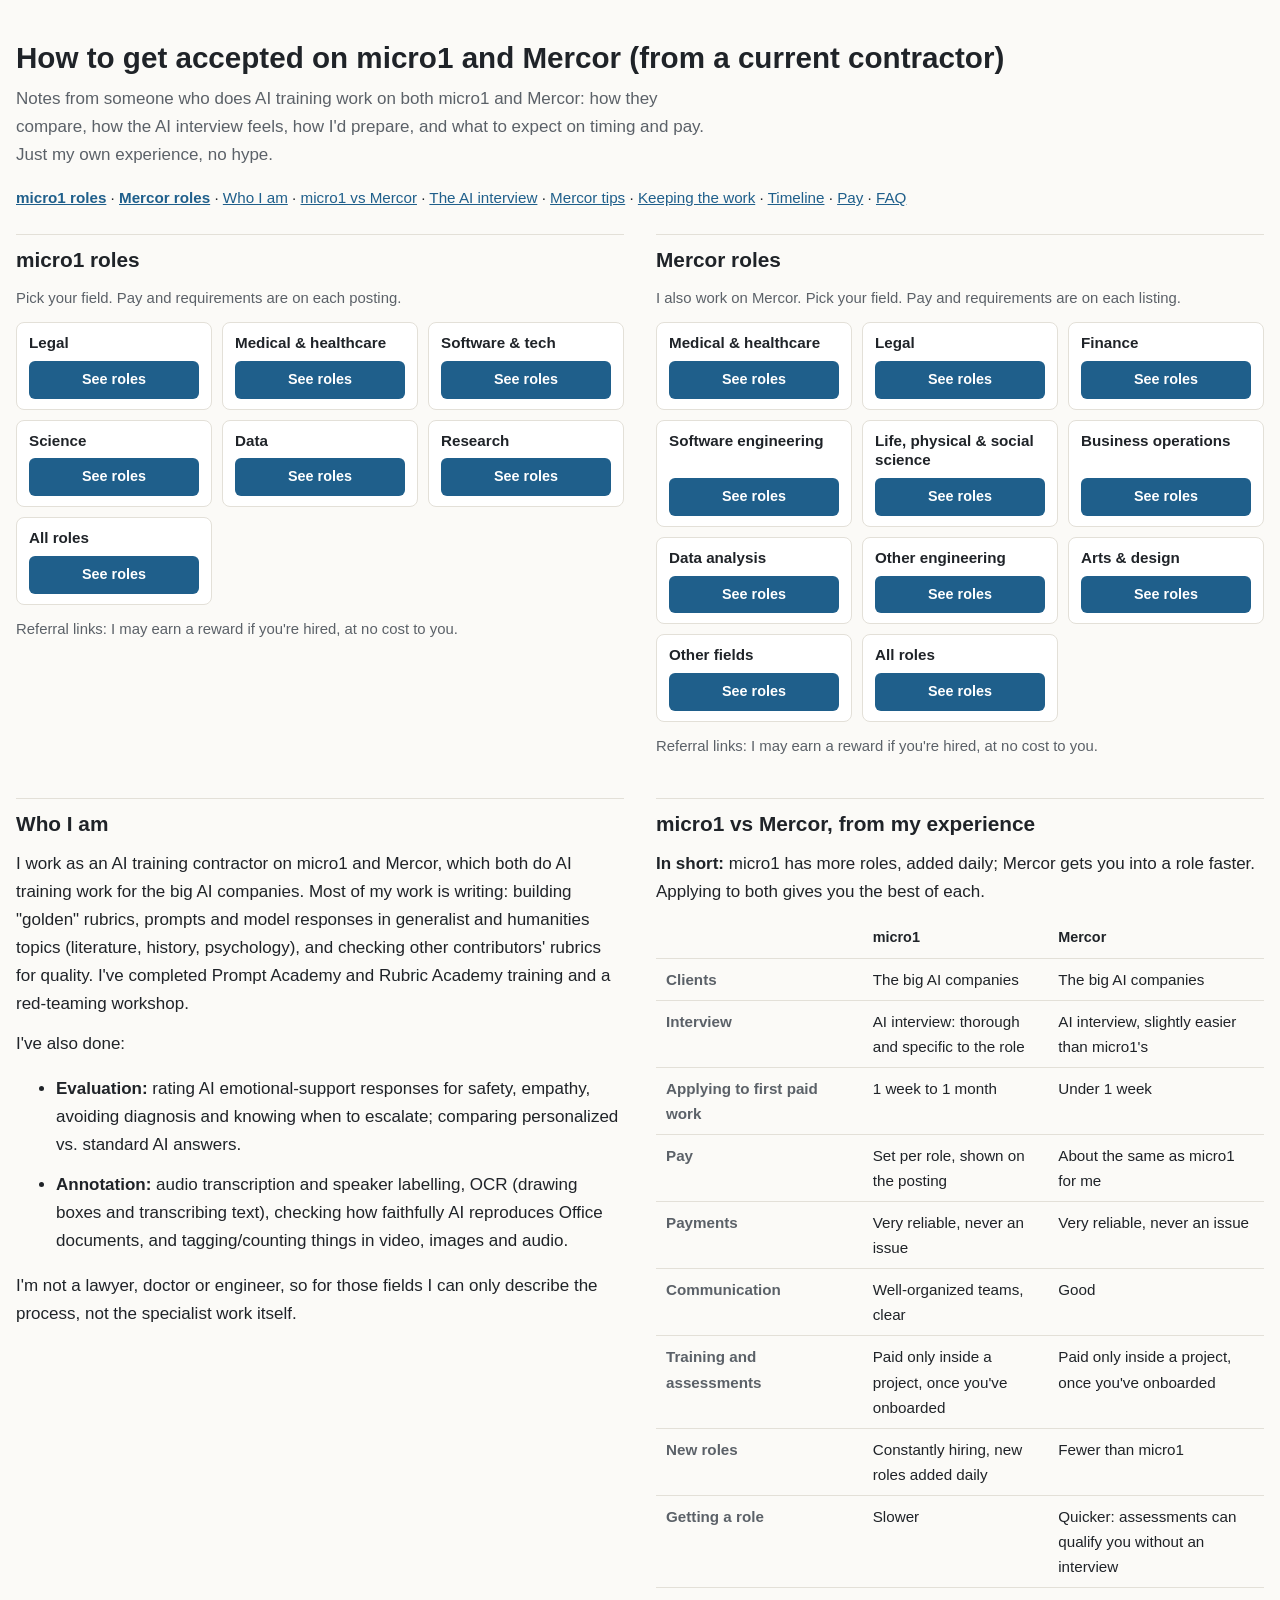
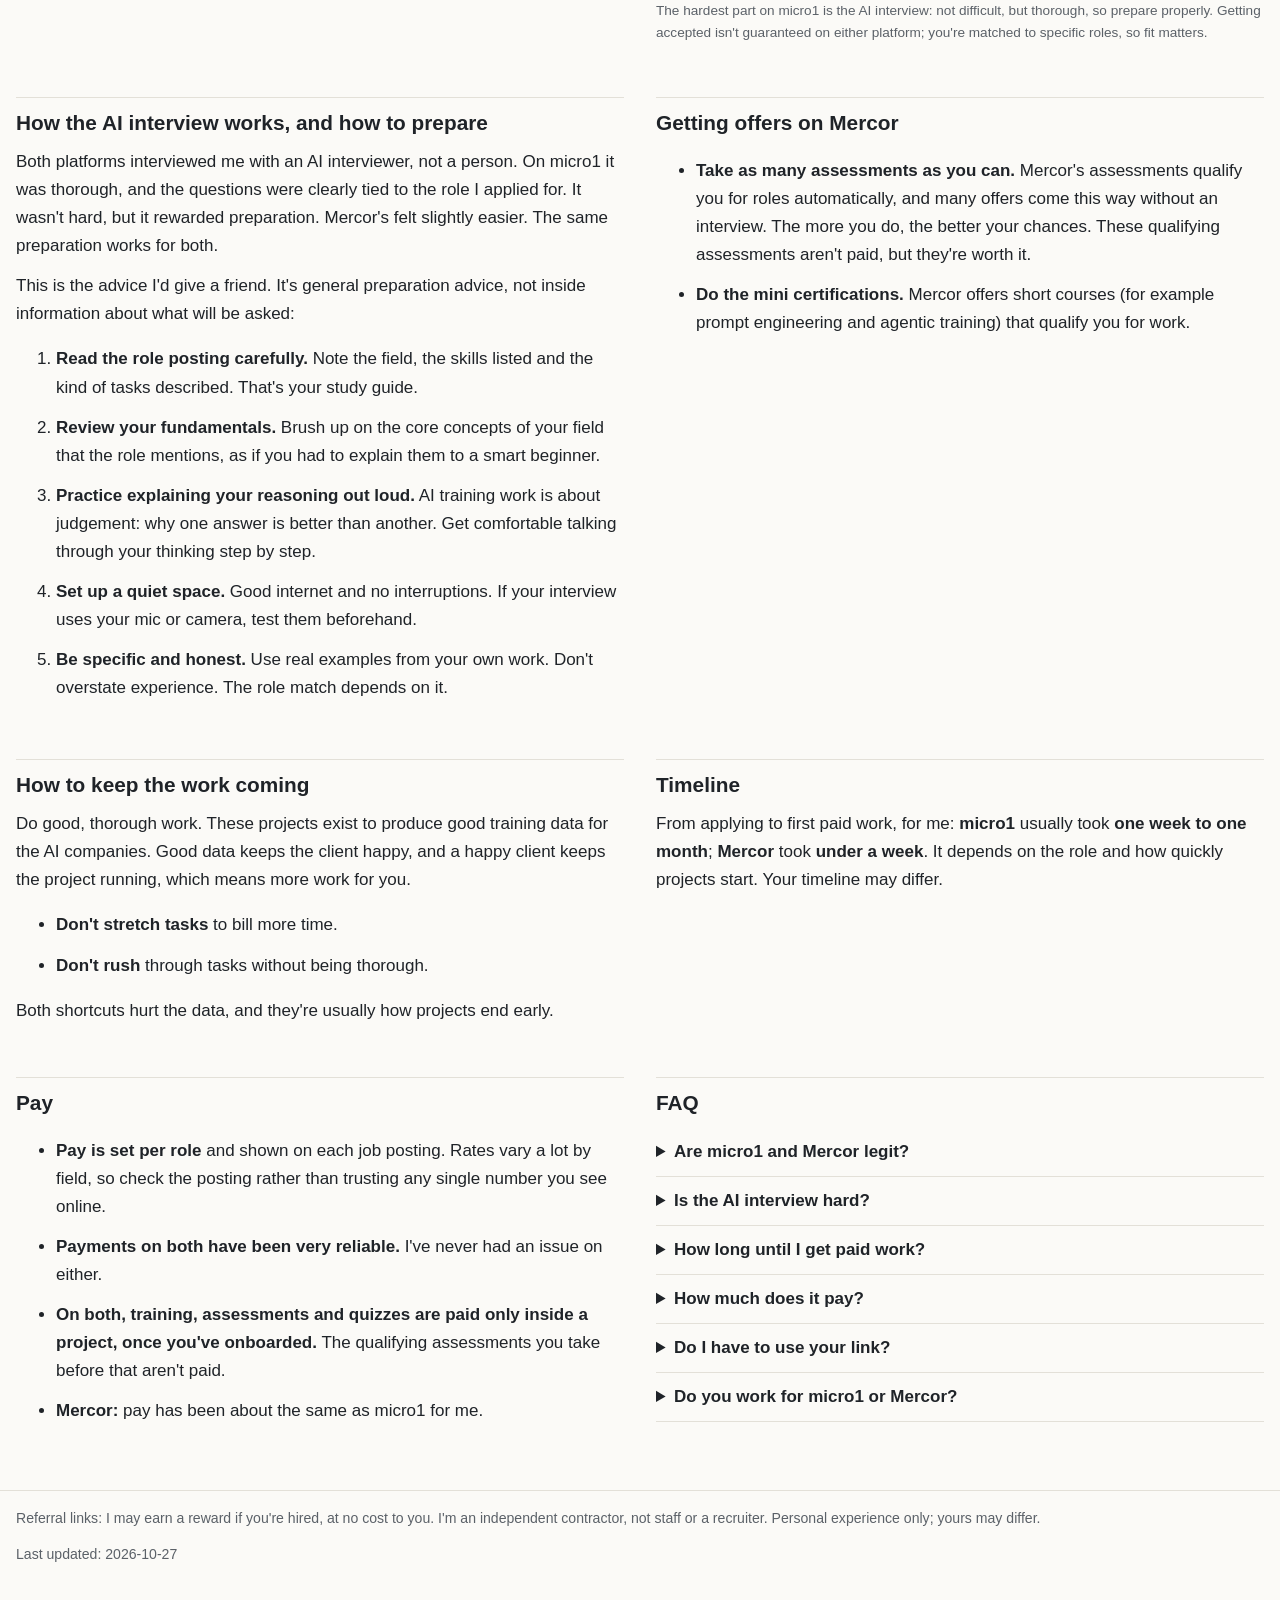
==== index.html @ 62d7aed3 "Training and assessments paid only inside a project, on both" ====
<!doctype html>
<html lang="en">
<head>
<meta charset="utf-8">
<meta name="viewport" content="width=device-width, initial-scale=1">
<title>How to get accepted on micro1 and Mercor (from a current contractor)</title>
<meta name="description" content="A current micro1 and Mercor contractor's honest notes on the AI interview, how to prepare, timing and pay, with open roles by field. Contains disclosed referral links.">
<!-- ANALYTICS: privacy-friendly page-view and outbound-click tracking goes here once chosen and approved. No trackers are loaded yet. -->
<style>
  :root {
    --bg: #fbfaf7; --text: #1f2328; --muted: #5b6168; --line: #e3e0d8;
    --card: #ffffff; --accent: #1f5f8b; --accent-text: #ffffff; --note: #f3efe4;
  }
  @media (prefers-color-scheme: dark) {
    :root {
      --bg: #15171a; --text: #e8e6e1; --muted: #a3a8ae; --line: #2c3036;
      --card: #1c1f23; --accent: #6fb0dc; --accent-text: #0d1114; --note: #23262b;
    }
  }
  * { box-sizing: border-box; }
  body {
    margin: 0; background: var(--bg); color: var(--text);
    font: 17px/1.65 -apple-system, BlinkMacSystemFont, "Segoe UI", Roboto, Helvetica, Arial, sans-serif;
  }
  main, header, footer, .platforms { max-width: 1440px; margin: 0 auto; padding: 0 16px; }
  /* two columns on wide screens, one on phones: role cards and notes share the same grid */
  main, .platforms { display: grid; gap: 0 32px; align-items: start;
                     grid-template-columns: repeat(auto-fit, minmax(min(100%, 440px), 1fr)); }
  header { padding-top: 40px; }
  h1 { font-size: 1.85rem; line-height: 1.25; margin: 0 0 8px; }
  h2 { font-size: 1.3rem; margin: 40px 0 8px; padding-top: 8px; border-top: 1px solid var(--line); }
  h3 { font-size: 1.05rem; margin: 20px 0 4px; }
  p, li { margin: 0 0 12px; }
  .lede { color: var(--muted); margin-bottom: 16px; max-width: 75ch; }
  .disclosure {
    background: var(--note); border-left: 3px solid var(--accent);
    padding: 10px 14px; font-size: 0.92rem; border-radius: 4px; margin: 12px 0 20px;
  }
  .note { font-size: 0.85rem; color: var(--muted); margin-top: 12px; }
  nav.toc { font-size: 0.95rem; }
  nav.toc a { color: var(--accent); }
  .cols { display: grid; gap: 16px; grid-template-columns: 1fr; }
  @media (min-width: 620px) { .cols { grid-template-columns: 1fr 1fr; } }
  .box { background: var(--card); border: 1px solid var(--line); border-radius: 8px; padding: 14px 16px; }
  .box h3 { margin-top: 0; }
  .compare { width: 100%; border-collapse: collapse; font-size: 0.95rem; }
  .compare th, .compare td { text-align: left; vertical-align: top; padding: 8px 10px; border-bottom: 1px solid var(--line); }
  .compare thead th { font-size: 0.9rem; }
  .compare tbody th { font-weight: 600; color: var(--muted); width: 34%; }
  .platforms h2 { margin-top: 24px; }
  .platforms > section > p { font-size: 0.93rem; color: var(--muted); margin-bottom: 0; }
  .roles { display: grid; gap: 10px; grid-template-columns: repeat(auto-fill, minmax(150px, 1fr)); margin-top: 12px; }
  .role { background: var(--card); border: 1px solid var(--line); border-radius: 8px; padding: 10px 12px;
          display: flex; flex-direction: column; justify-content: space-between; gap: 8px; }
  .role h3 { margin: 0; font-size: 0.95rem; line-height: 1.3; }
  .btn {
    display: block; text-align: center; background: var(--accent); color: var(--accent-text);
    text-decoration: none; font-weight: 600; font-size: 0.9rem; padding: 7px 10px; border-radius: 6px;
  }
  .btn:focus-visible, a:focus-visible { outline: 3px solid var(--accent); outline-offset: 2px; }
  .role small { display: block; margin-top: 8px; font-size: 0.8rem; color: var(--muted); }
  details { border-bottom: 1px solid var(--line); padding: 10px 0; }
  summary { cursor: pointer; font-weight: 600; }
  details p { margin-top: 8px; }
  footer { margin-top: 48px; padding-bottom: 40px; font-size: 0.88rem; color: var(--muted); border-top: 1px solid var(--line); padding-top: 16px; }
</style>
</head>
<body>

<header>
  <h1>How to get accepted on micro1 and Mercor (from a current contractor)</h1>
  <p class="lede">Notes from someone who does AI training work on both micro1 and Mercor: how they compare, how the AI interview feels, how I'd prepare, and what to expect on timing and pay. Just my own experience, no hype.</p>
  <nav class="toc" aria-label="Contents">
    <a href="#roles"><strong>micro1 roles</strong></a> ·
    <a href="#mercor"><strong>Mercor roles</strong></a> ·
    <a href="#who">Who I am</a> ·
    <a href="#work">micro1 vs Mercor</a> ·
    <a href="#interview">The AI interview</a> ·
    <a href="#mercor-tips">Mercor tips</a> ·
    <a href="#quality">Keeping the work</a> ·
    <a href="#timeline">Timeline</a> ·
    <a href="#pay">Pay</a> ·
    <a href="#faq">FAQ</a>
  </nav>
</header>

<div class="platforms">
<section id="roles">
  <h2>micro1 roles</h2>
  <p>Pick your field. Pay and requirements are on each posting.</p>
  <div class="roles">
    <div class="role">
      <h3>Legal</h3>
      <a class="btn" href="https://refer.micro1.ai/referral/jobs?referralCode=49558a65-b79b-4bf0-9f4e-c30c4fa35e7d&linkId=f8b5477c-1e69-4b34-91a7-4da5cf8b8b73&utm_source=referral&utm_medium=share&utm_campaign=job_referral" rel="sponsored noopener" target="_blank">See roles</a>
    </div>
    <div class="role">
      <h3>Medical &amp; healthcare</h3>
      <a class="btn" href="https://refer.micro1.ai/referral/jobs?referralCode=49558a65-b79b-4bf0-9f4e-c30c4fa35e7d&linkId=619772a9-b796-4272-8806-c1685a8f3f08&utm_source=referral&utm_medium=share&utm_campaign=job_referral" rel="sponsored noopener" target="_blank">See roles</a>
    </div>
    <div class="role">
      <h3>Software &amp; tech</h3>
      <a class="btn" href="https://refer.micro1.ai/referral/jobs?referralCode=49558a65-b79b-4bf0-9f4e-c30c4fa35e7d&linkId=d8e4ee24-52a7-456b-a56f-8ae3f3c14760&utm_source=referral&utm_medium=share&utm_campaign=job_referral" rel="sponsored noopener" target="_blank">See roles</a>
    </div>
    <div class="role">
      <h3>Science</h3>
      <a class="btn" href="https://refer.micro1.ai/referral/jobs?referralCode=49558a65-b79b-4bf0-9f4e-c30c4fa35e7d&linkId=186cc9ea-7c41-4754-96f4-ce219f173488&utm_source=referral&utm_medium=share&utm_campaign=job_referral" rel="sponsored noopener" target="_blank">See roles</a>
    </div>
    <div class="role">
      <h3>Data</h3>
      <a class="btn" href="https://refer.micro1.ai/referral/jobs?referralCode=49558a65-b79b-4bf0-9f4e-c30c4fa35e7d&linkId=284b6d3a-5633-4aa6-bcc8-fbd7683d4921&utm_source=referral&utm_medium=share&utm_campaign=job_referral" rel="sponsored noopener" target="_blank">See roles</a>
    </div>
    <div class="role">
      <h3>Research</h3>
      <a class="btn" href="https://refer.micro1.ai/referral/jobs?referralCode=49558a65-b79b-4bf0-9f4e-c30c4fa35e7d&linkId=619fd040-d155-455b-a839-0db7bbf2d00d&utm_source=referral&utm_medium=share&utm_campaign=job_referral" rel="sponsored noopener" target="_blank">See roles</a>
    </div>
    <div class="role">
      <h3>All roles</h3>
      <a class="btn" href="https://refer.micro1.ai/referral/jobs?referralCode=49558a65-b79b-4bf0-9f4e-c30c4fa35e7d&utm_source=referral&utm_medium=share&utm_campaign=job_referral" rel="sponsored noopener" target="_blank">See roles</a>
    </div>
  </div>
  <p class="note">Referral links: I may earn a reward if you're hired, at no cost to you.</p>
</section>
<section id="mercor">
  <h2>Mercor roles</h2>
  <p>I also work on Mercor. Pick your field. Pay and requirements are on each listing.</p>
  <div class="roles">
    <div class="role">
      <h3>Medical &amp; healthcare</h3>
      <a class="btn" href="https://t.mercor.com/qQAUD" rel="sponsored noopener" target="_blank">See roles</a>
    </div>
    <div class="role">
      <h3>Legal</h3>
      <a class="btn" href="https://t.mercor.com/VKFU0" rel="sponsored noopener" target="_blank">See roles</a>
    </div>
    <div class="role">
      <h3>Finance</h3>
      <a class="btn" href="https://t.mercor.com/ctuWw" rel="sponsored noopener" target="_blank">See roles</a>
    </div>
    <div class="role">
      <h3>Software engineering</h3>
      <a class="btn" href="https://t.mercor.com/83K7v" rel="sponsored noopener" target="_blank">See roles</a>
    </div>
    <div class="role">
      <h3>Life, physical &amp; social science</h3>
      <a class="btn" href="https://t.mercor.com/4jvpw" rel="sponsored noopener" target="_blank">See roles</a>
    </div>
    <div class="role">
      <h3>Business operations</h3>
      <a class="btn" href="https://t.mercor.com/InN1C" rel="sponsored noopener" target="_blank">See roles</a>
    </div>
    <div class="role">
      <h3>Data analysis</h3>
      <a class="btn" href="https://t.mercor.com/mrnJx" rel="sponsored noopener" target="_blank">See roles</a>
    </div>
    <div class="role">
      <h3>Other engineering</h3>
      <a class="btn" href="https://t.mercor.com/x0Ck8" rel="sponsored noopener" target="_blank">See roles</a>
    </div>
    <div class="role">
      <h3>Arts &amp; design</h3>
      <a class="btn" href="https://t.mercor.com/NGeUF" rel="sponsored noopener" target="_blank">See roles</a>
    </div>
    <div class="role">
      <h3>Other fields</h3>
      <a class="btn" href="https://t.mercor.com/8Y8rQ" rel="sponsored noopener" target="_blank">See roles</a>
    </div>
    <div class="role">
      <h3>All roles</h3>
      <a class="btn" href="https://t.mercor.com/8O3EU" rel="sponsored noopener" target="_blank">See roles</a>
    </div>
  </div>
  <p class="note">Referral links: I may earn a reward if you're hired, at no cost to you.</p>
</section>
</div>

<main>

<section id="who">
  <h2>Who I am</h2>
  <p>I work as an AI training contractor on micro1 and Mercor, which both do AI training work for the big AI companies. Most of my work is writing: building "golden" rubrics, prompts and model responses in generalist and humanities topics (literature, history, psychology), and checking other contributors' rubrics for quality. I've completed Prompt Academy and Rubric Academy training and a red-teaming workshop.</p>
  <p>I've also done:</p>
  <ul>
    <li><strong>Evaluation:</strong> rating AI emotional-support responses for safety, empathy, avoiding diagnosis and knowing when to escalate; comparing personalized vs. standard AI answers.</li>
    <li><strong>Annotation:</strong> audio transcription and speaker labelling, OCR (drawing boxes and transcribing text), checking how faithfully AI reproduces Office documents, and tagging/counting things in video, images and audio.</li>
  </ul>
  <p>I'm not a lawyer, doctor or engineer, so for those fields I can only describe the process, not the specialist work itself.</p>
</section>

<section id="work">
  <h2>micro1 vs Mercor, from my experience</h2>
  <p><strong>In short:</strong> micro1 has more roles, added daily; Mercor gets you into a role faster. Applying to both gives you the best of each.</p>
  <table class="compare">
    <thead><tr><th></th><th>micro1</th><th>Mercor</th></tr></thead>
    <tbody>
      <tr><th>Clients</th><td>The big AI companies</td><td>The big AI companies</td></tr>
      <tr><th>Interview</th><td>AI interview: thorough and specific to the role</td><td>AI interview, slightly easier than micro1's</td></tr>
      <tr><th>Applying to first paid work</th><td>1 week to 1 month</td><td>Under 1 week</td></tr>
      <tr><th>Pay</th><td>Set per role, shown on the posting</td><td>About the same as micro1 for me</td></tr>
      <tr><th>Payments</th><td>Very reliable, never an issue</td><td>Very reliable, never an issue</td></tr>
      <tr><th>Communication</th><td>Well-organized teams, clear</td><td>Good</td></tr>
      <tr><th>Training and assessments</th><td>Paid only inside a project, once you've onboarded</td><td>Paid only inside a project, once you've onboarded</td></tr>
      <tr><th>New roles</th><td>Constantly hiring, new roles added daily</td><td>Fewer than micro1</td></tr>
      <tr><th>Getting a role</th><td>Slower</td><td>Quicker: assessments can qualify you without an interview</td></tr>
    </tbody>
  </table>
  <p class="note">The hardest part on micro1 is the AI interview: not difficult, but thorough, so prepare properly. Getting accepted isn't guaranteed on either platform; you're matched to specific roles, so fit matters.</p>
</section>

<section id="interview">
  <h2>How the AI interview works, and how to prepare</h2>
  <p>Both platforms interviewed me with an AI interviewer, not a person. On micro1 it was thorough, and the questions were clearly tied to the role I applied for. It wasn't hard, but it rewarded preparation. Mercor's felt slightly easier. The same preparation works for both.</p>
  <p>This is the advice I'd give a friend. It's general preparation advice, not inside information about what will be asked:</p>
  <ol>
    <li><strong>Read the role posting carefully.</strong> Note the field, the skills listed and the kind of tasks described. That's your study guide.</li>
    <li><strong>Review your fundamentals.</strong> Brush up on the core concepts of your field that the role mentions, as if you had to explain them to a smart beginner.</li>
    <li><strong>Practice explaining your reasoning out loud.</strong> AI training work is about judgement: why one answer is better than another. Get comfortable talking through your thinking step by step.</li>
    <li><strong>Set up a quiet space.</strong> Good internet and no interruptions. If your interview uses your mic or camera, test them beforehand.</li>
    <li><strong>Be specific and honest.</strong> Use real examples from your own work. Don't overstate experience. The role match depends on it.</li>
  </ol>
</section>

<section id="mercor-tips">
  <h2>Getting offers on Mercor</h2>
  <ul>
    <li><strong>Take as many assessments as you can.</strong> Mercor's assessments qualify you for roles automatically, and many offers come this way without an interview. The more you do, the better your chances. These qualifying assessments aren't paid, but they're worth it.</li>
    <li><strong>Do the mini certifications.</strong> Mercor offers short courses (for example prompt engineering and agentic training) that qualify you for work.</li>
  </ul>
</section>

<section id="quality">
  <h2>How to keep the work coming</h2>
  <p>Do good, thorough work. These projects exist to produce good training data for the AI companies. Good data keeps the client happy, and a happy client keeps the project running, which means more work for you.</p>
  <ul>
    <li><strong>Don't stretch tasks</strong> to bill more time.</li>
    <li><strong>Don't rush</strong> through tasks without being thorough.</li>
  </ul>
  <p>Both shortcuts hurt the data, and they're usually how projects end early.</p>
</section>

<section id="timeline">
  <h2>Timeline</h2>
  <p>From applying to first paid work, for me: <strong>micro1</strong> usually took <strong>one week to one month</strong>; <strong>Mercor</strong> took <strong>under a week</strong>. It depends on the role and how quickly projects start. Your timeline may differ.</p>
</section>

<section id="pay">
  <h2>Pay</h2>
  <ul>
    <li><strong>Pay is set per role</strong> and shown on each job posting. Rates vary a lot by field, so check the posting rather than trusting any single number you see online.</li>
    <li><strong>Payments on both have been very reliable.</strong> I've never had an issue on either.</li>
    <li><strong>On both, training, assessments and quizzes are paid only inside a project, once you've onboarded.</strong> The qualifying assessments you take before that aren't paid.</li>
    <li><strong>Mercor:</strong> pay has been about the same as micro1 for me.</li>
  </ul>
</section>


<section id="faq">
  <h2>FAQ</h2>
  <details>
    <summary>Are micro1 and Mercor legit?</summary>
    <p>I can only speak for myself: I've done paid work on both, and payments have been very reliable on both, never an issue. That's my experience, not a guarantee for every role or country.</p>
    <p>One caution: apply only through the platforms' own sites. Never pay anyone for a "guaranteed" role, and be wary of people messaging you claiming to be their recruiters.</p>
  </details>
  <details>
    <summary>Is the AI interview hard?</summary>
    <p>For me it wasn't hard, but it was thorough and specific to the role. Preparation makes the difference. See the <a href="#interview">prep tips above</a>.</p>
  </details>
  <details>
    <summary>How long until I get paid work?</summary>
    <p>In my case, one week to one month on micro1 and under a week on Mercor. It varies by role.</p>
  </details>
  <details>
    <summary>How much does it pay?</summary>
    <p>It depends on the role. The rate is listed on each posting. I won't quote a number here because rates change and differ by field.</p>
  </details>
  <details>
    <summary>Do I have to use your link?</summary>
    <p>No. You can go to micro1's or Mercor's site directly. If you use my link and get hired, I get a referral bonus and it costs you nothing. If you've already applied before, a referral link may not apply to you.</p>
  </details>
  <details>
    <summary>Do you work for micro1 or Mercor?</summary>
    <p>No. I'm an independent contractor who does AI training work through the platform. I'm not staff, a recruiter or an agent, and I have no say in hiring decisions.</p>
  </details>
</section>

</main>

<footer>
  <p>Referral links: I may earn a reward if you're hired, at no cost to you. I'm an independent contractor, not staff or a recruiter. Personal experience only; yours may differ.</p>
  <p>Last updated: 2026-10-27</p>
</footer>

</body>
</html>
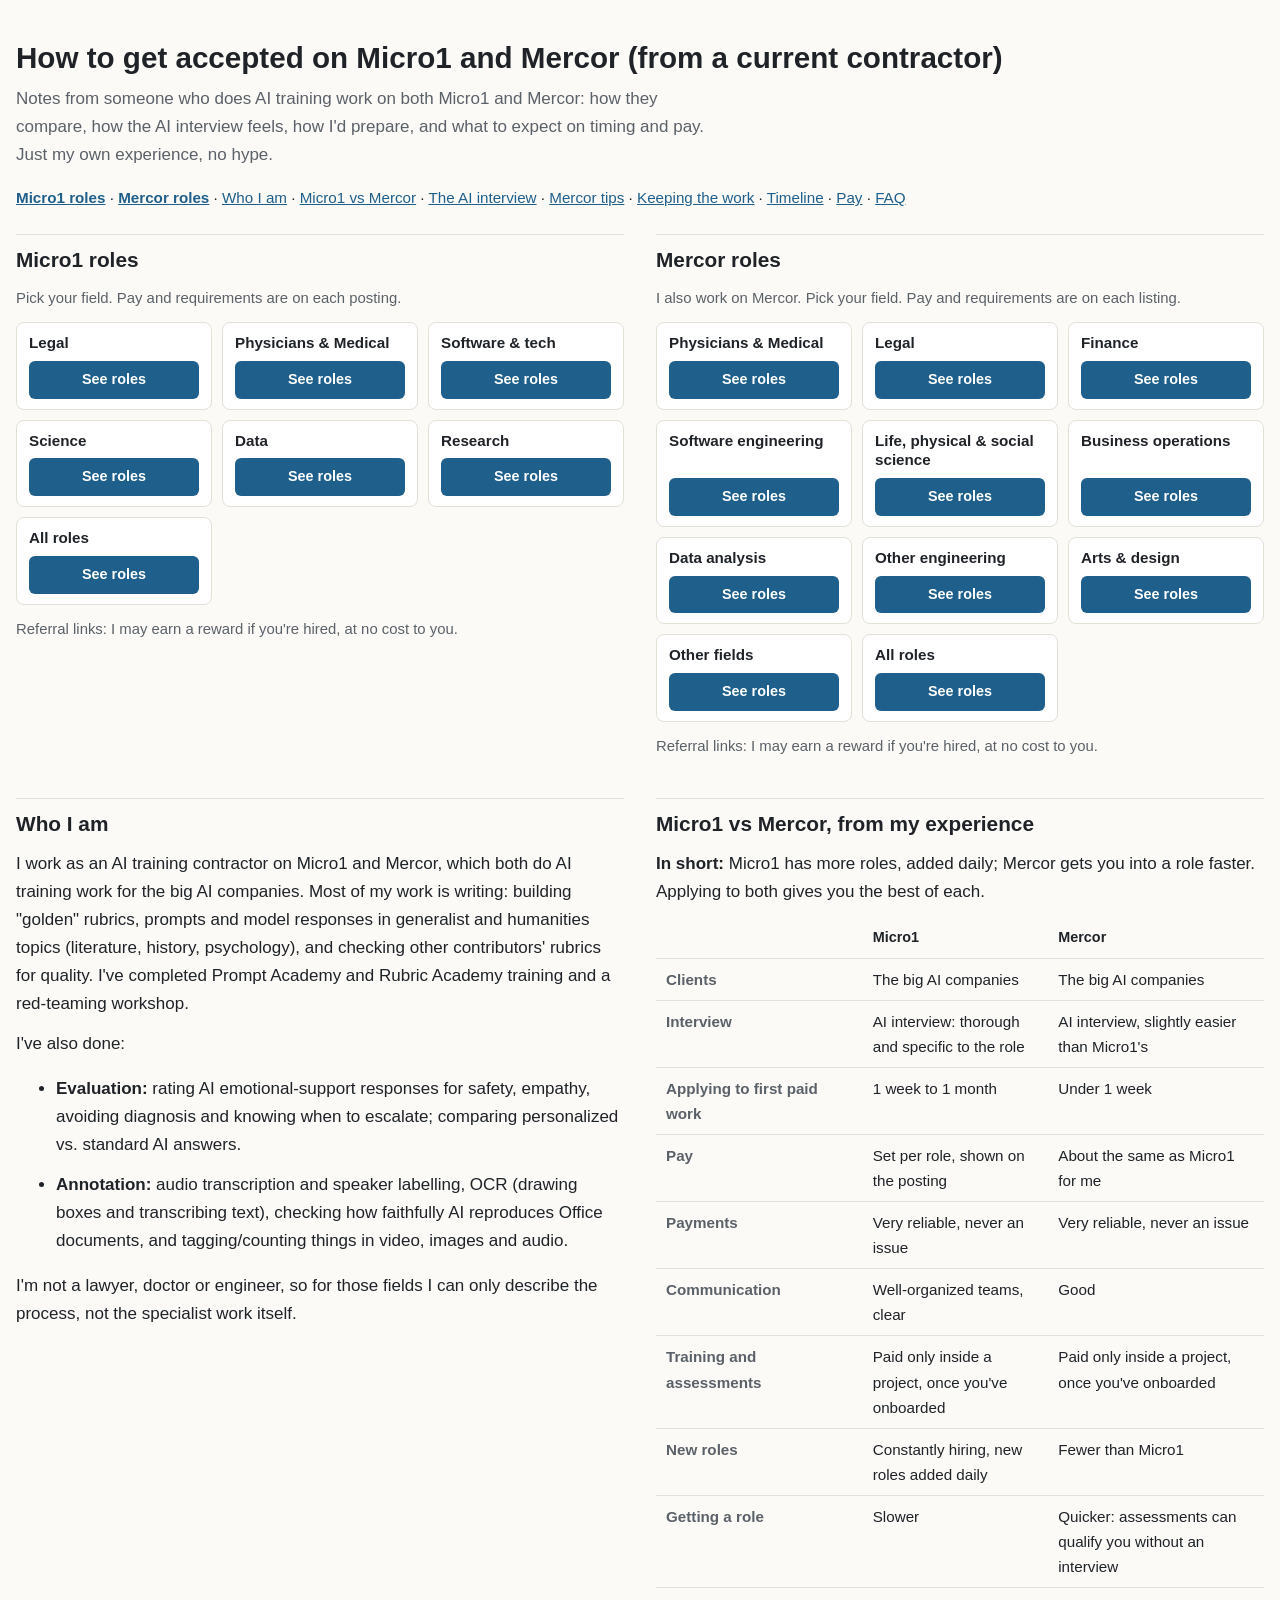
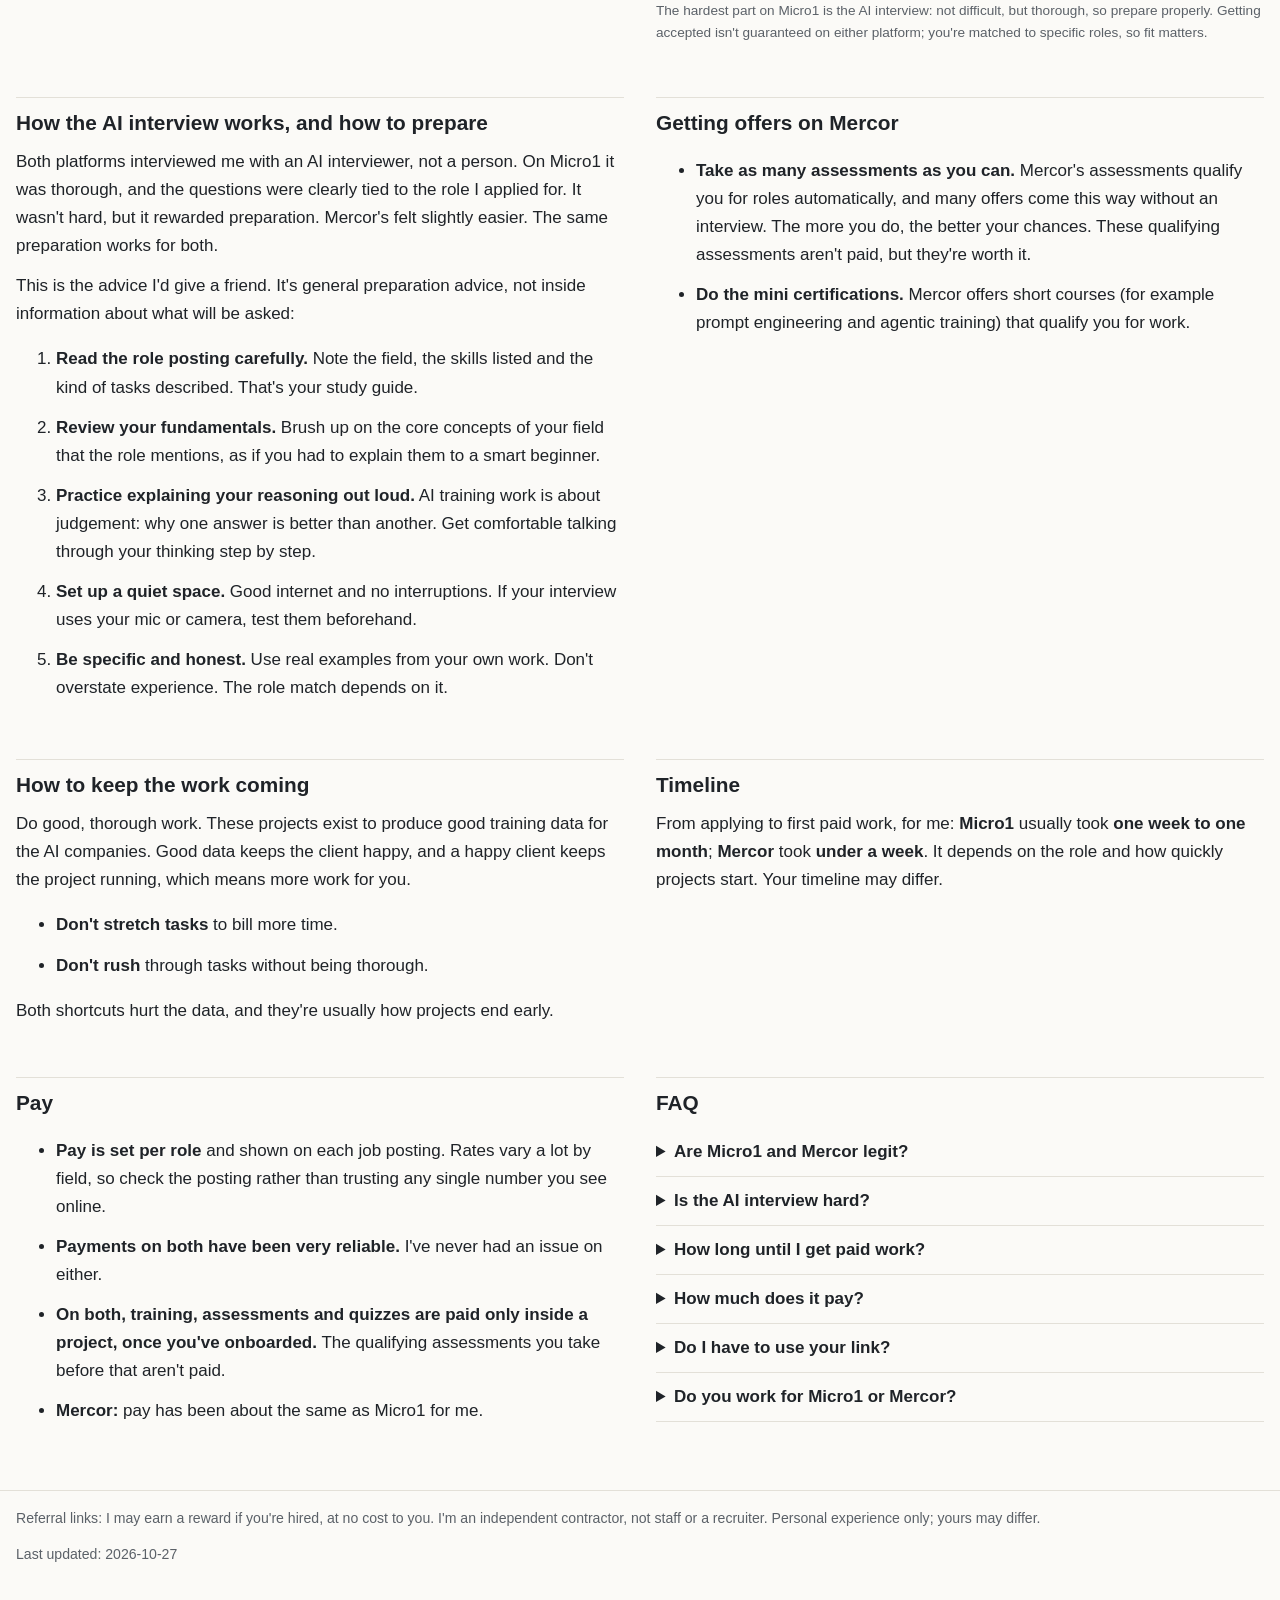
==== commit 469cb921: "Physicians & Medical; capitalize Micro1" ====
--- a/index.html
+++ b/index.html
@@ -3,8 +3,8 @@
 <head>
 <meta charset="utf-8">
 <meta name="viewport" content="width=device-width, initial-scale=1">
-<title>How to get accepted on micro1 and Mercor (from a current contractor)</title>
-<meta name="description" content="A current micro1 and Mercor contractor's honest notes on the AI interview, how to prepare, timing and pay, with open roles by field. Contains disclosed referral links.">
+<title>How to get accepted on Micro1 and Mercor (from a current contractor)</title>
+<meta name="description" content="A current Micro1 and Mercor contractor's honest notes on the AI interview, how to prepare, timing and pay, with open roles by field. Contains disclosed referral links.">
 <!-- ANALYTICS: privacy-friendly page-view and outbound-click tracking goes here once chosen and approved. No trackers are loaded yet. -->
 <style>
   :root {
@@ -68,13 +68,13 @@
 <body>
 
 <header>
-  <h1>How to get accepted on micro1 and Mercor (from a current contractor)</h1>
-  <p class="lede">Notes from someone who does AI training work on both micro1 and Mercor: how they compare, how the AI interview feels, how I'd prepare, and what to expect on timing and pay. Just my own experience, no hype.</p>
+  <h1>How to get accepted on Micro1 and Mercor (from a current contractor)</h1>
+  <p class="lede">Notes from someone who does AI training work on both Micro1 and Mercor: how they compare, how the AI interview feels, how I'd prepare, and what to expect on timing and pay. Just my own experience, no hype.</p>
   <nav class="toc" aria-label="Contents">
-    <a href="#roles"><strong>micro1 roles</strong></a> ·
+    <a href="#roles"><strong>Micro1 roles</strong></a> ·
     <a href="#mercor"><strong>Mercor roles</strong></a> ·
     <a href="#who">Who I am</a> ·
-    <a href="#work">micro1 vs Mercor</a> ·
+    <a href="#work">Micro1 vs Mercor</a> ·
     <a href="#interview">The AI interview</a> ·
     <a href="#mercor-tips">Mercor tips</a> ·
     <a href="#quality">Keeping the work</a> ·
@@ -86,7 +86,7 @@
 
 <div class="platforms">
 <section id="roles">
-  <h2>micro1 roles</h2>
+  <h2>Micro1 roles</h2>
   <p>Pick your field. Pay and requirements are on each posting.</p>
   <div class="roles">
     <div class="role">
@@ -94,7 +94,7 @@
       <a class="btn" href="https://refer.micro1.ai/referral/jobs?referralCode=49558a65-b79b-4bf0-9f4e-c30c4fa35e7d&linkId=f8b5477c-1e69-4b34-91a7-4da5cf8b8b73&utm_source=referral&utm_medium=share&utm_campaign=job_referral" rel="sponsored noopener" target="_blank">See roles</a>
     </div>
     <div class="role">
-      <h3>Medical &amp; healthcare</h3>
+      <h3>Physicians &amp; Medical</h3>
       <a class="btn" href="https://refer.micro1.ai/referral/jobs?referralCode=49558a65-b79b-4bf0-9f4e-c30c4fa35e7d&linkId=619772a9-b796-4272-8806-c1685a8f3f08&utm_source=referral&utm_medium=share&utm_campaign=job_referral" rel="sponsored noopener" target="_blank">See roles</a>
     </div>
     <div class="role">
@@ -125,7 +125,7 @@
   <p>I also work on Mercor. Pick your field. Pay and requirements are on each listing.</p>
   <div class="roles">
     <div class="role">
-      <h3>Medical &amp; healthcare</h3>
+      <h3>Physicians &amp; Medical</h3>
       <a class="btn" href="https://t.mercor.com/qQAUD" rel="sponsored noopener" target="_blank">See roles</a>
     </div>
     <div class="role">
@@ -177,7 +177,7 @@
 
 <section id="who">
   <h2>Who I am</h2>
-  <p>I work as an AI training contractor on micro1 and Mercor, which both do AI training work for the big AI companies. Most of my work is writing: building "golden" rubrics, prompts and model responses in generalist and humanities topics (literature, history, psychology), and checking other contributors' rubrics for quality. I've completed Prompt Academy and Rubric Academy training and a red-teaming workshop.</p>
+  <p>I work as an AI training contractor on Micro1 and Mercor, which both do AI training work for the big AI companies. Most of my work is writing: building "golden" rubrics, prompts and model responses in generalist and humanities topics (literature, history, psychology), and checking other contributors' rubrics for quality. I've completed Prompt Academy and Rubric Academy training and a red-teaming workshop.</p>
   <p>I've also done:</p>
   <ul>
     <li><strong>Evaluation:</strong> rating AI emotional-support responses for safety, empathy, avoiding diagnosis and knowing when to escalate; comparing personalized vs. standard AI answers.</li>
@@ -187,28 +187,28 @@
 </section>
 
 <section id="work">
-  <h2>micro1 vs Mercor, from my experience</h2>
-  <p><strong>In short:</strong> micro1 has more roles, added daily; Mercor gets you into a role faster. Applying to both gives you the best of each.</p>
+  <h2>Micro1 vs Mercor, from my experience</h2>
+  <p><strong>In short:</strong> Micro1 has more roles, added daily; Mercor gets you into a role faster. Applying to both gives you the best of each.</p>
   <table class="compare">
-    <thead><tr><th></th><th>micro1</th><th>Mercor</th></tr></thead>
+    <thead><tr><th></th><th>Micro1</th><th>Mercor</th></tr></thead>
     <tbody>
       <tr><th>Clients</th><td>The big AI companies</td><td>The big AI companies</td></tr>
-      <tr><th>Interview</th><td>AI interview: thorough and specific to the role</td><td>AI interview, slightly easier than micro1's</td></tr>
+      <tr><th>Interview</th><td>AI interview: thorough and specific to the role</td><td>AI interview, slightly easier than Micro1's</td></tr>
       <tr><th>Applying to first paid work</th><td>1 week to 1 month</td><td>Under 1 week</td></tr>
-      <tr><th>Pay</th><td>Set per role, shown on the posting</td><td>About the same as micro1 for me</td></tr>
+      <tr><th>Pay</th><td>Set per role, shown on the posting</td><td>About the same as Micro1 for me</td></tr>
       <tr><th>Payments</th><td>Very reliable, never an issue</td><td>Very reliable, never an issue</td></tr>
       <tr><th>Communication</th><td>Well-organized teams, clear</td><td>Good</td></tr>
       <tr><th>Training and assessments</th><td>Paid only inside a project, once you've onboarded</td><td>Paid only inside a project, once you've onboarded</td></tr>
-      <tr><th>New roles</th><td>Constantly hiring, new roles added daily</td><td>Fewer than micro1</td></tr>
+      <tr><th>New roles</th><td>Constantly hiring, new roles added daily</td><td>Fewer than Micro1</td></tr>
       <tr><th>Getting a role</th><td>Slower</td><td>Quicker: assessments can qualify you without an interview</td></tr>
     </tbody>
   </table>
-  <p class="note">The hardest part on micro1 is the AI interview: not difficult, but thorough, so prepare properly. Getting accepted isn't guaranteed on either platform; you're matched to specific roles, so fit matters.</p>
+  <p class="note">The hardest part on Micro1 is the AI interview: not difficult, but thorough, so prepare properly. Getting accepted isn't guaranteed on either platform; you're matched to specific roles, so fit matters.</p>
 </section>
 
 <section id="interview">
   <h2>How the AI interview works, and how to prepare</h2>
-  <p>Both platforms interviewed me with an AI interviewer, not a person. On micro1 it was thorough, and the questions were clearly tied to the role I applied for. It wasn't hard, but it rewarded preparation. Mercor's felt slightly easier. The same preparation works for both.</p>
+  <p>Both platforms interviewed me with an AI interviewer, not a person. On Micro1 it was thorough, and the questions were clearly tied to the role I applied for. It wasn't hard, but it rewarded preparation. Mercor's felt slightly easier. The same preparation works for both.</p>
   <p>This is the advice I'd give a friend. It's general preparation advice, not inside information about what will be asked:</p>
   <ol>
     <li><strong>Read the role posting carefully.</strong> Note the field, the skills listed and the kind of tasks described. That's your study guide.</li>
@@ -239,7 +239,7 @@
 
 <section id="timeline">
   <h2>Timeline</h2>
-  <p>From applying to first paid work, for me: <strong>micro1</strong> usually took <strong>one week to one month</strong>; <strong>Mercor</strong> took <strong>under a week</strong>. It depends on the role and how quickly projects start. Your timeline may differ.</p>
+  <p>From applying to first paid work, for me: <strong>Micro1</strong> usually took <strong>one week to one month</strong>; <strong>Mercor</strong> took <strong>under a week</strong>. It depends on the role and how quickly projects start. Your timeline may differ.</p>
 </section>
 
 <section id="pay">
@@ -248,7 +248,7 @@
     <li><strong>Pay is set per role</strong> and shown on each job posting. Rates vary a lot by field, so check the posting rather than trusting any single number you see online.</li>
     <li><strong>Payments on both have been very reliable.</strong> I've never had an issue on either.</li>
     <li><strong>On both, training, assessments and quizzes are paid only inside a project, once you've onboarded.</strong> The qualifying assessments you take before that aren't paid.</li>
-    <li><strong>Mercor:</strong> pay has been about the same as micro1 for me.</li>
+    <li><strong>Mercor:</strong> pay has been about the same as Micro1 for me.</li>
   </ul>
 </section>
 
@@ -256,7 +256,7 @@
 <section id="faq">
   <h2>FAQ</h2>
   <details>
-    <summary>Are micro1 and Mercor legit?</summary>
+    <summary>Are Micro1 and Mercor legit?</summary>
     <p>I can only speak for myself: I've done paid work on both, and payments have been very reliable on both, never an issue. That's my experience, not a guarantee for every role or country.</p>
     <p>One caution: apply only through the platforms' own sites. Never pay anyone for a "guaranteed" role, and be wary of people messaging you claiming to be their recruiters.</p>
   </details>
@@ -266,7 +266,7 @@
   </details>
   <details>
     <summary>How long until I get paid work?</summary>
-    <p>In my case, one week to one month on micro1 and under a week on Mercor. It varies by role.</p>
+    <p>In my case, one week to one month on Micro1 and under a week on Mercor. It varies by role.</p>
   </details>
   <details>
     <summary>How much does it pay?</summary>
@@ -274,10 +274,10 @@
   </details>
   <details>
     <summary>Do I have to use your link?</summary>
-    <p>No. You can go to micro1's or Mercor's site directly. If you use my link and get hired, I get a referral bonus and it costs you nothing. If you've already applied before, a referral link may not apply to you.</p>
-  </details>
-  <details>
-    <summary>Do you work for micro1 or Mercor?</summary>
+    <p>No. You can go to Micro1's or Mercor's site directly. If you use my link and get hired, I get a referral bonus and it costs you nothing. If you've already applied before, a referral link may not apply to you.</p>
+  </details>
+  <details>
+    <summary>Do you work for Micro1 or Mercor?</summary>
     <p>No. I'm an independent contractor who does AI training work through the platform. I'm not staff, a recruiter or an agent, and I have no say in hiring decisions.</p>
   </details>
 </section>
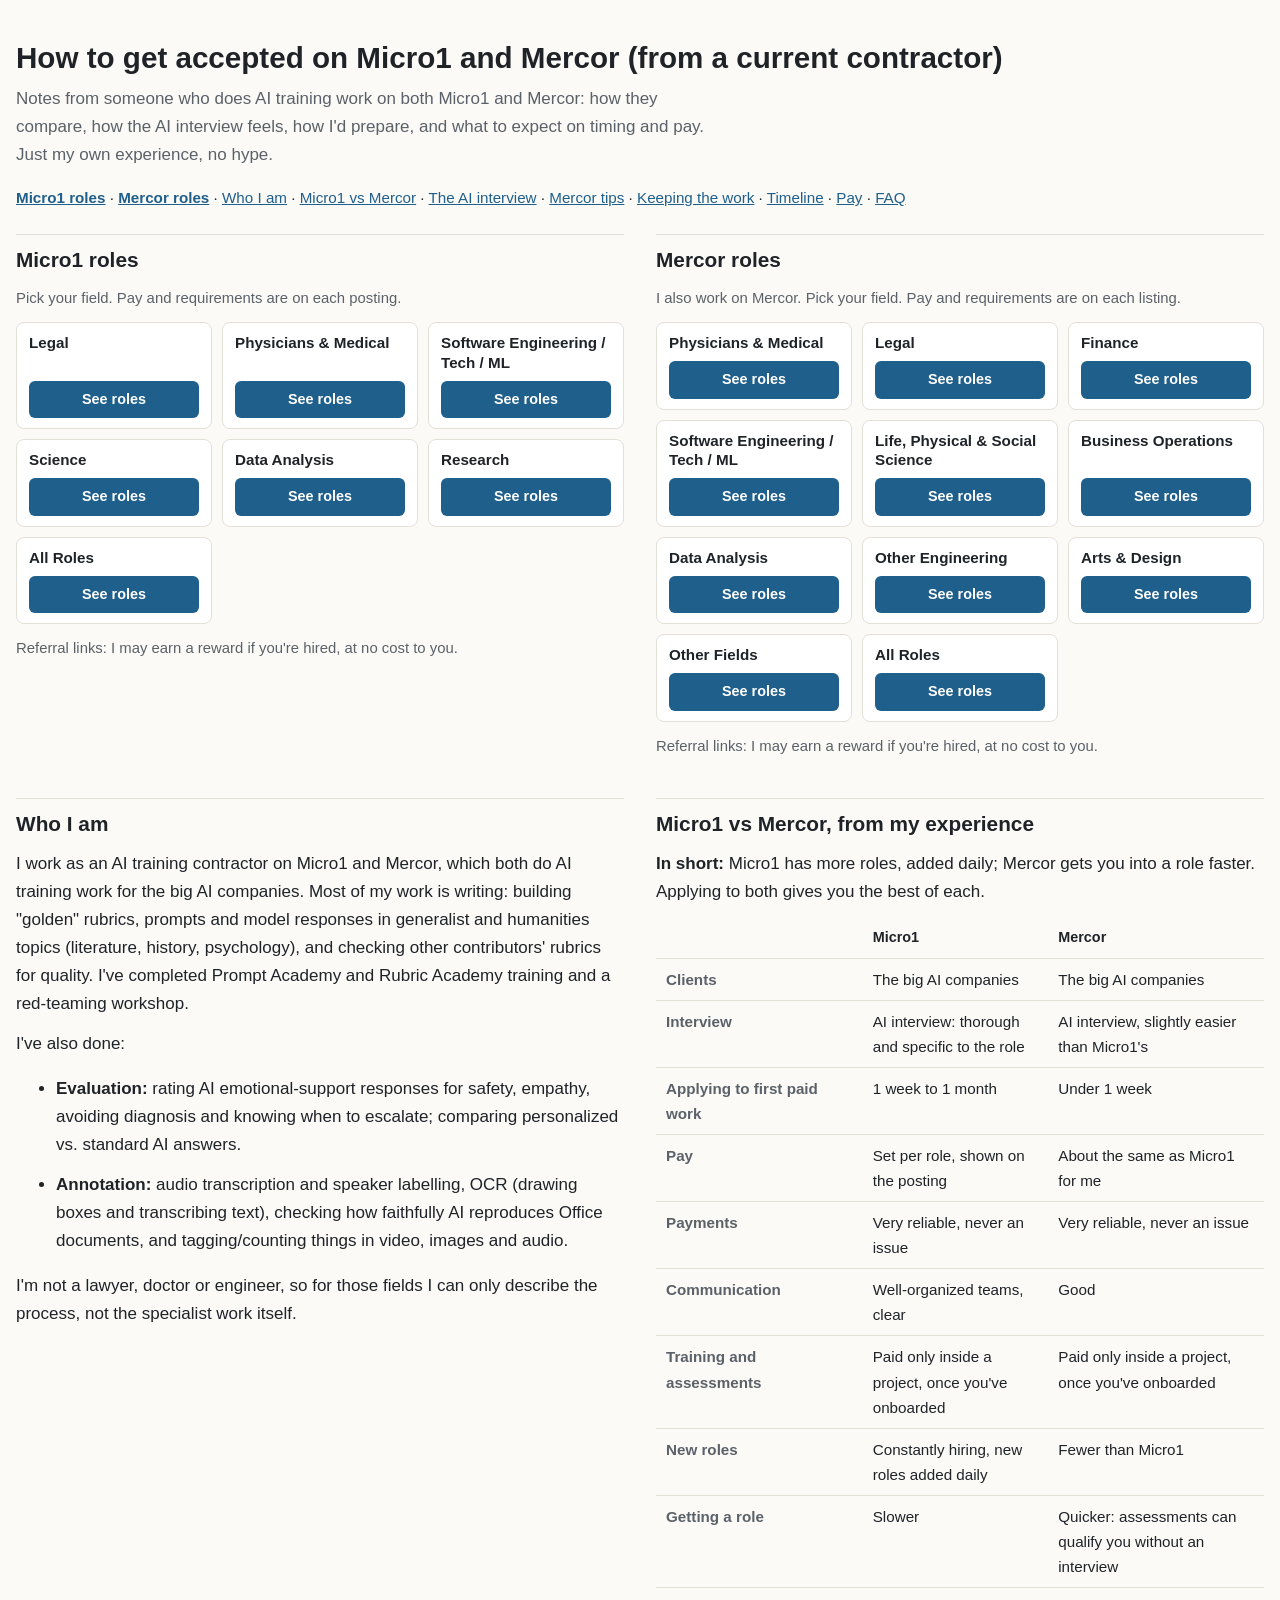
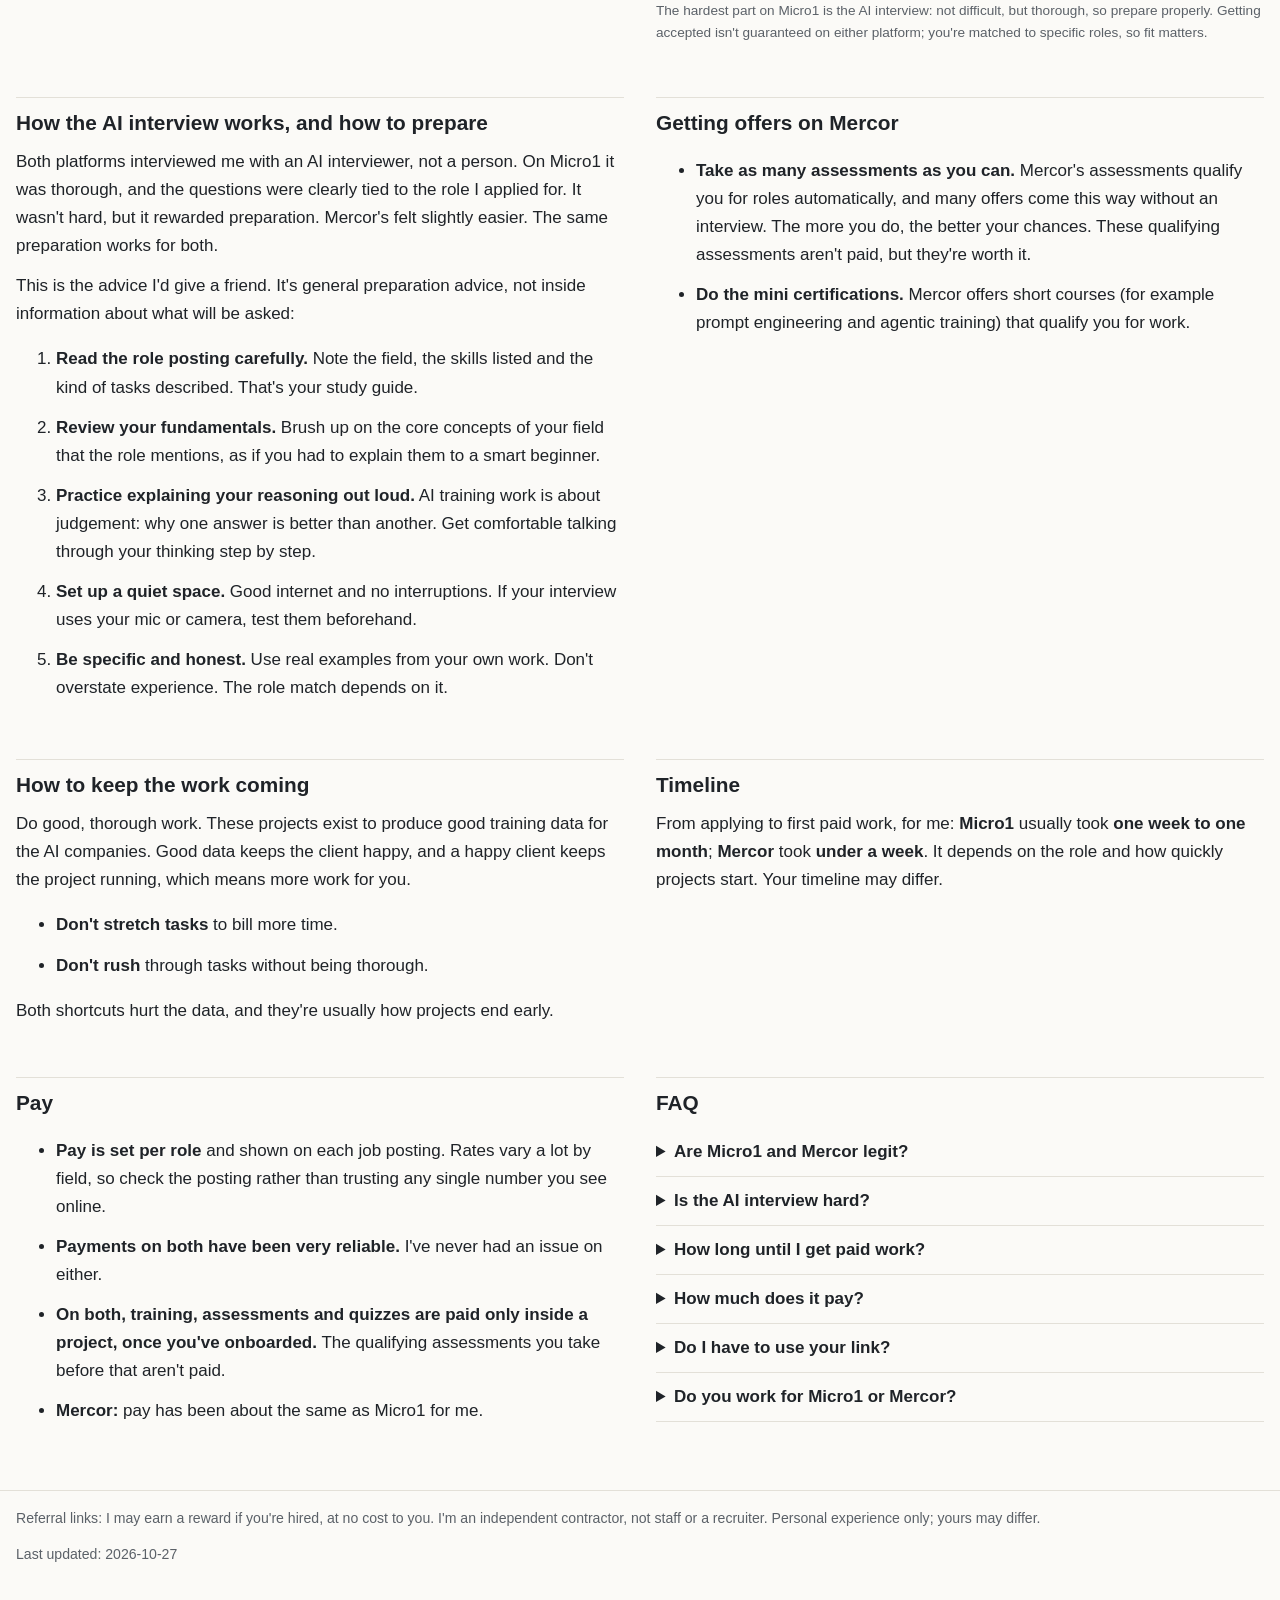
==== commit 27e58ea6: "Consistent card headings across Micro1 and Mercor" ====
--- a/index.html
+++ b/index.html
@@ -98,7 +98,7 @@
       <a class="btn" href="https://refer.micro1.ai/referral/jobs?referralCode=49558a65-b79b-4bf0-9f4e-c30c4fa35e7d&linkId=619772a9-b796-4272-8806-c1685a8f3f08&utm_source=referral&utm_medium=share&utm_campaign=job_referral" rel="sponsored noopener" target="_blank">See roles</a>
     </div>
     <div class="role">
-      <h3>Software &amp; tech</h3>
+      <h3>Software Engineering / Tech / ML</h3>
       <a class="btn" href="https://refer.micro1.ai/referral/jobs?referralCode=49558a65-b79b-4bf0-9f4e-c30c4fa35e7d&linkId=d8e4ee24-52a7-456b-a56f-8ae3f3c14760&utm_source=referral&utm_medium=share&utm_campaign=job_referral" rel="sponsored noopener" target="_blank">See roles</a>
     </div>
     <div class="role">
@@ -106,7 +106,7 @@
       <a class="btn" href="https://refer.micro1.ai/referral/jobs?referralCode=49558a65-b79b-4bf0-9f4e-c30c4fa35e7d&linkId=186cc9ea-7c41-4754-96f4-ce219f173488&utm_source=referral&utm_medium=share&utm_campaign=job_referral" rel="sponsored noopener" target="_blank">See roles</a>
     </div>
     <div class="role">
-      <h3>Data</h3>
+      <h3>Data Analysis</h3>
       <a class="btn" href="https://refer.micro1.ai/referral/jobs?referralCode=49558a65-b79b-4bf0-9f4e-c30c4fa35e7d&linkId=284b6d3a-5633-4aa6-bcc8-fbd7683d4921&utm_source=referral&utm_medium=share&utm_campaign=job_referral" rel="sponsored noopener" target="_blank">See roles</a>
     </div>
     <div class="role">
@@ -114,7 +114,7 @@
       <a class="btn" href="https://refer.micro1.ai/referral/jobs?referralCode=49558a65-b79b-4bf0-9f4e-c30c4fa35e7d&linkId=619fd040-d155-455b-a839-0db7bbf2d00d&utm_source=referral&utm_medium=share&utm_campaign=job_referral" rel="sponsored noopener" target="_blank">See roles</a>
     </div>
     <div class="role">
-      <h3>All roles</h3>
+      <h3>All Roles</h3>
       <a class="btn" href="https://refer.micro1.ai/referral/jobs?referralCode=49558a65-b79b-4bf0-9f4e-c30c4fa35e7d&utm_source=referral&utm_medium=share&utm_campaign=job_referral" rel="sponsored noopener" target="_blank">See roles</a>
     </div>
   </div>
@@ -137,35 +137,35 @@
       <a class="btn" href="https://t.mercor.com/ctuWw" rel="sponsored noopener" target="_blank">See roles</a>
     </div>
     <div class="role">
-      <h3>Software engineering</h3>
+      <h3>Software Engineering / Tech / ML</h3>
       <a class="btn" href="https://t.mercor.com/83K7v" rel="sponsored noopener" target="_blank">See roles</a>
     </div>
     <div class="role">
-      <h3>Life, physical &amp; social science</h3>
+      <h3>Life, Physical &amp; Social Science</h3>
       <a class="btn" href="https://t.mercor.com/4jvpw" rel="sponsored noopener" target="_blank">See roles</a>
     </div>
     <div class="role">
-      <h3>Business operations</h3>
+      <h3>Business Operations</h3>
       <a class="btn" href="https://t.mercor.com/InN1C" rel="sponsored noopener" target="_blank">See roles</a>
     </div>
     <div class="role">
-      <h3>Data analysis</h3>
+      <h3>Data Analysis</h3>
       <a class="btn" href="https://t.mercor.com/mrnJx" rel="sponsored noopener" target="_blank">See roles</a>
     </div>
     <div class="role">
-      <h3>Other engineering</h3>
+      <h3>Other Engineering</h3>
       <a class="btn" href="https://t.mercor.com/x0Ck8" rel="sponsored noopener" target="_blank">See roles</a>
     </div>
     <div class="role">
-      <h3>Arts &amp; design</h3>
+      <h3>Arts &amp; Design</h3>
       <a class="btn" href="https://t.mercor.com/NGeUF" rel="sponsored noopener" target="_blank">See roles</a>
     </div>
     <div class="role">
-      <h3>Other fields</h3>
+      <h3>Other Fields</h3>
       <a class="btn" href="https://t.mercor.com/8Y8rQ" rel="sponsored noopener" target="_blank">See roles</a>
     </div>
     <div class="role">
-      <h3>All roles</h3>
+      <h3>All Roles</h3>
       <a class="btn" href="https://t.mercor.com/8O3EU" rel="sponsored noopener" target="_blank">See roles</a>
     </div>
   </div>
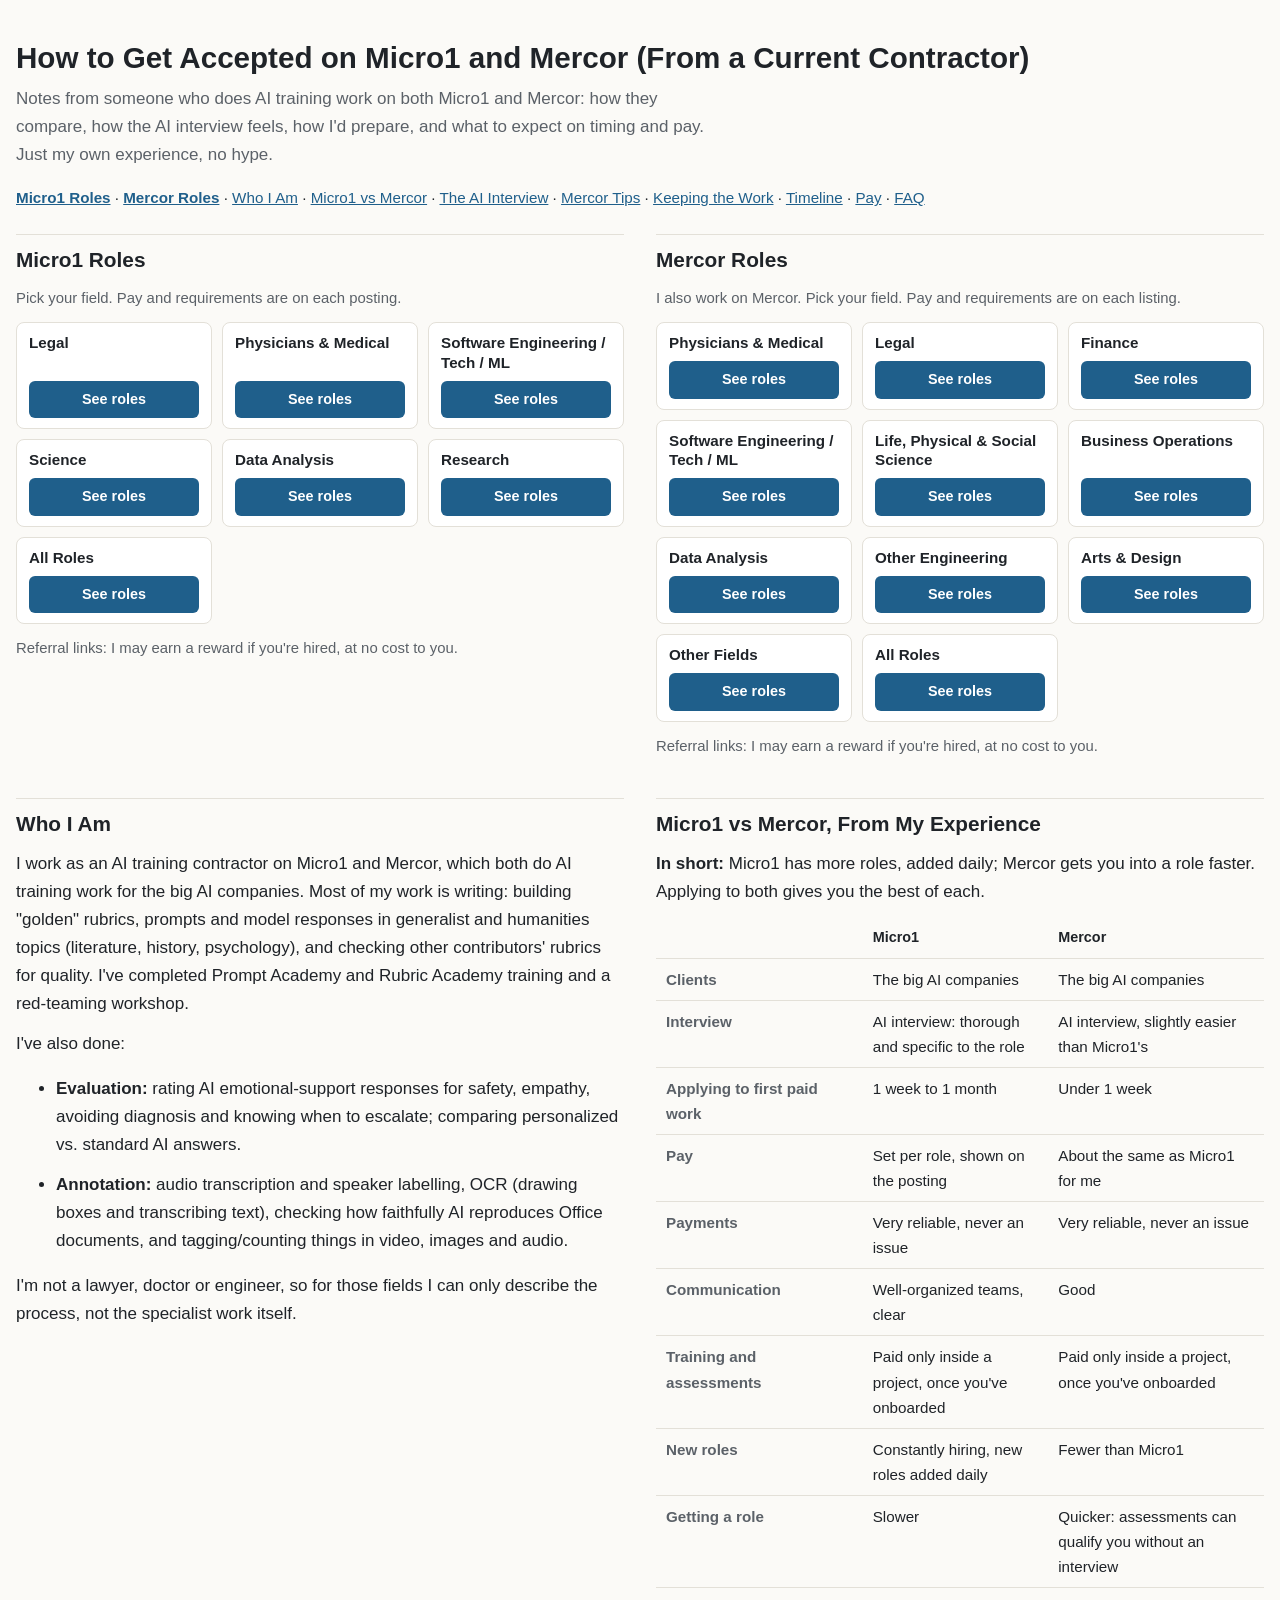
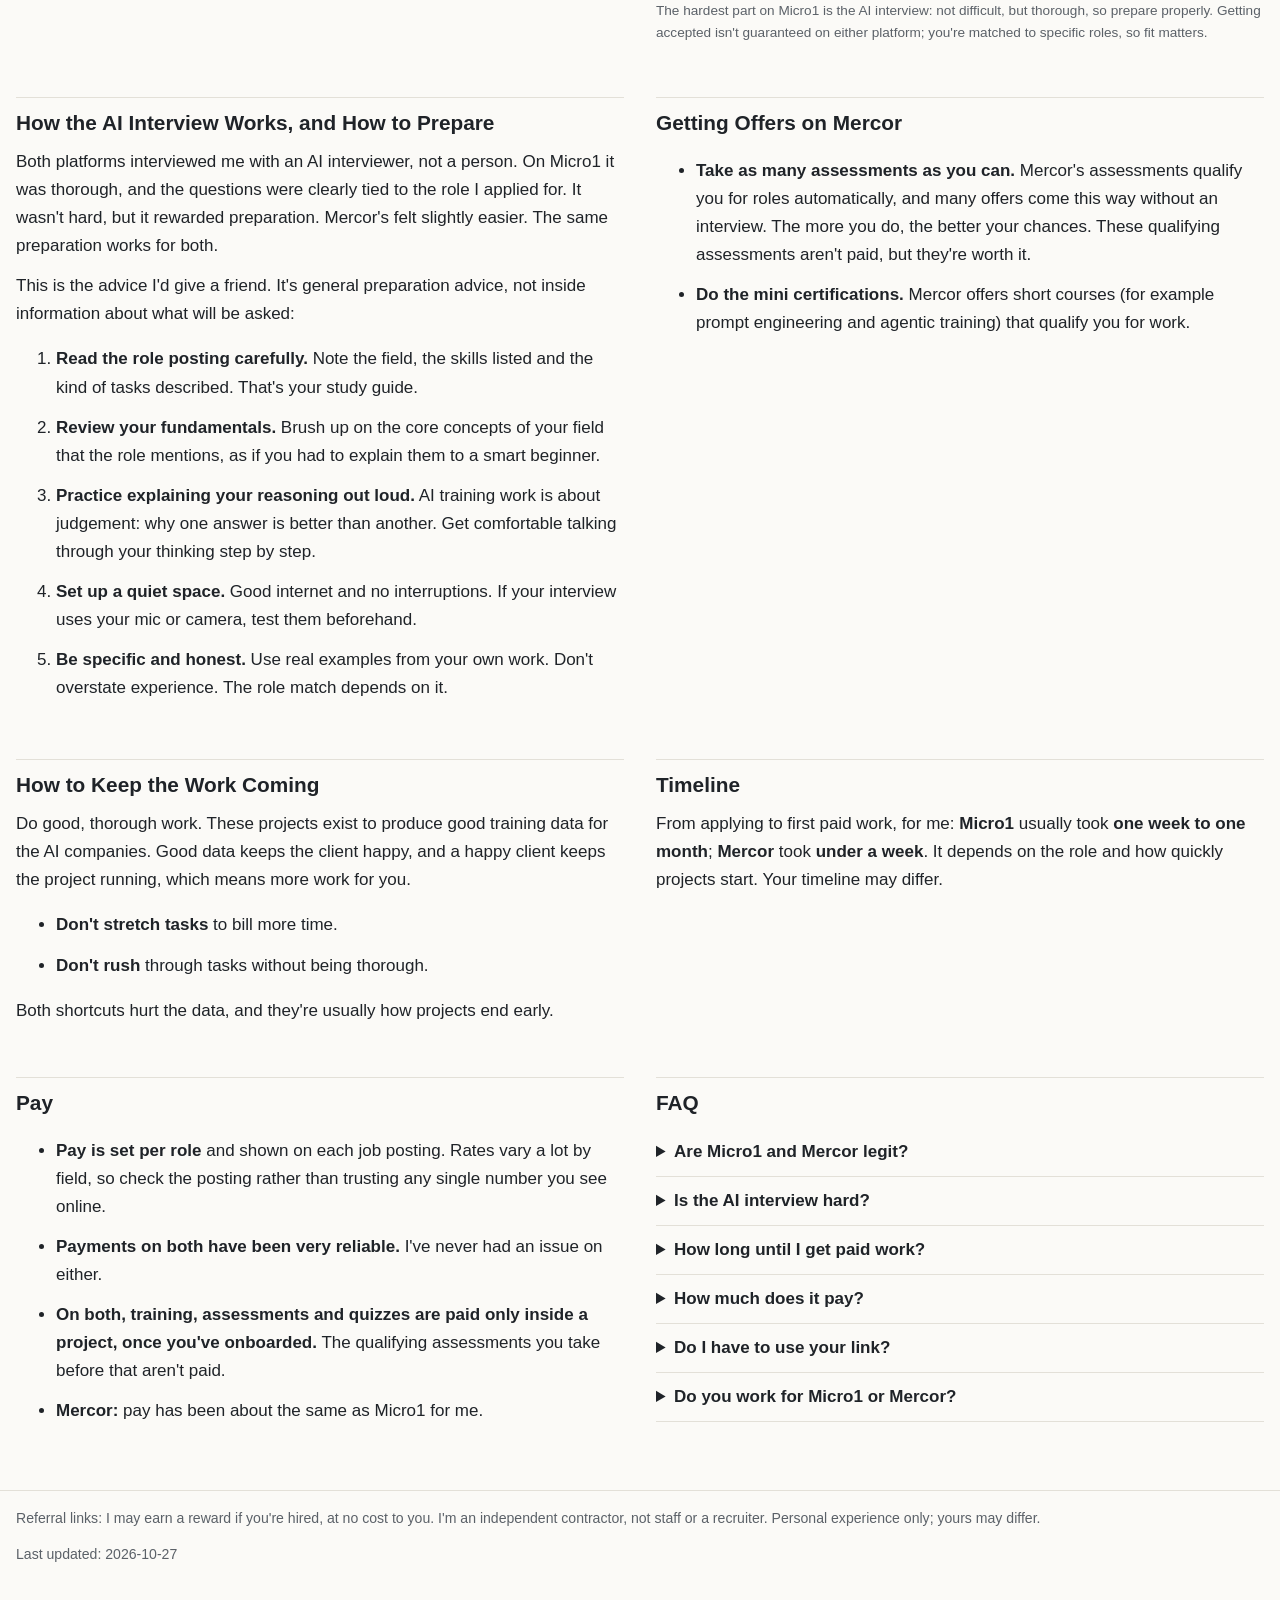
==== commit e0c4c078: "Title case for all headings" ====
--- a/index.html
+++ b/index.html
@@ -3,7 +3,7 @@
 <head>
 <meta charset="utf-8">
 <meta name="viewport" content="width=device-width, initial-scale=1">
-<title>How to get accepted on Micro1 and Mercor (from a current contractor)</title>
+<title>How to Get Accepted on Micro1 and Mercor (From a Current Contractor)</title>
 <meta name="description" content="A current Micro1 and Mercor contractor's honest notes on the AI interview, how to prepare, timing and pay, with open roles by field. Contains disclosed referral links.">
 <!-- ANALYTICS: privacy-friendly page-view and outbound-click tracking goes here once chosen and approved. No trackers are loaded yet. -->
 <style>
@@ -68,16 +68,16 @@
 <body>
 
 <header>
-  <h1>How to get accepted on Micro1 and Mercor (from a current contractor)</h1>
+  <h1>How to Get Accepted on Micro1 and Mercor (From a Current Contractor)</h1>
   <p class="lede">Notes from someone who does AI training work on both Micro1 and Mercor: how they compare, how the AI interview feels, how I'd prepare, and what to expect on timing and pay. Just my own experience, no hype.</p>
   <nav class="toc" aria-label="Contents">
-    <a href="#roles"><strong>Micro1 roles</strong></a> ·
-    <a href="#mercor"><strong>Mercor roles</strong></a> ·
-    <a href="#who">Who I am</a> ·
+    <a href="#roles"><strong>Micro1 Roles</strong></a> ·
+    <a href="#mercor"><strong>Mercor Roles</strong></a> ·
+    <a href="#who">Who I Am</a> ·
     <a href="#work">Micro1 vs Mercor</a> ·
-    <a href="#interview">The AI interview</a> ·
-    <a href="#mercor-tips">Mercor tips</a> ·
-    <a href="#quality">Keeping the work</a> ·
+    <a href="#interview">The AI Interview</a> ·
+    <a href="#mercor-tips">Mercor Tips</a> ·
+    <a href="#quality">Keeping the Work</a> ·
     <a href="#timeline">Timeline</a> ·
     <a href="#pay">Pay</a> ·
     <a href="#faq">FAQ</a>
@@ -86,7 +86,7 @@
 
 <div class="platforms">
 <section id="roles">
-  <h2>Micro1 roles</h2>
+  <h2>Micro1 Roles</h2>
   <p>Pick your field. Pay and requirements are on each posting.</p>
   <div class="roles">
     <div class="role">
@@ -121,7 +121,7 @@
   <p class="note">Referral links: I may earn a reward if you're hired, at no cost to you.</p>
 </section>
 <section id="mercor">
-  <h2>Mercor roles</h2>
+  <h2>Mercor Roles</h2>
   <p>I also work on Mercor. Pick your field. Pay and requirements are on each listing.</p>
   <div class="roles">
     <div class="role">
@@ -176,7 +176,7 @@
 <main>
 
 <section id="who">
-  <h2>Who I am</h2>
+  <h2>Who I Am</h2>
   <p>I work as an AI training contractor on Micro1 and Mercor, which both do AI training work for the big AI companies. Most of my work is writing: building "golden" rubrics, prompts and model responses in generalist and humanities topics (literature, history, psychology), and checking other contributors' rubrics for quality. I've completed Prompt Academy and Rubric Academy training and a red-teaming workshop.</p>
   <p>I've also done:</p>
   <ul>
@@ -187,7 +187,7 @@
 </section>
 
 <section id="work">
-  <h2>Micro1 vs Mercor, from my experience</h2>
+  <h2>Micro1 vs Mercor, From My Experience</h2>
   <p><strong>In short:</strong> Micro1 has more roles, added daily; Mercor gets you into a role faster. Applying to both gives you the best of each.</p>
   <table class="compare">
     <thead><tr><th></th><th>Micro1</th><th>Mercor</th></tr></thead>
@@ -207,7 +207,7 @@
 </section>
 
 <section id="interview">
-  <h2>How the AI interview works, and how to prepare</h2>
+  <h2>How the AI Interview Works, and How to Prepare</h2>
   <p>Both platforms interviewed me with an AI interviewer, not a person. On Micro1 it was thorough, and the questions were clearly tied to the role I applied for. It wasn't hard, but it rewarded preparation. Mercor's felt slightly easier. The same preparation works for both.</p>
   <p>This is the advice I'd give a friend. It's general preparation advice, not inside information about what will be asked:</p>
   <ol>
@@ -220,7 +220,7 @@
 </section>
 
 <section id="mercor-tips">
-  <h2>Getting offers on Mercor</h2>
+  <h2>Getting Offers on Mercor</h2>
   <ul>
     <li><strong>Take as many assessments as you can.</strong> Mercor's assessments qualify you for roles automatically, and many offers come this way without an interview. The more you do, the better your chances. These qualifying assessments aren't paid, but they're worth it.</li>
     <li><strong>Do the mini certifications.</strong> Mercor offers short courses (for example prompt engineering and agentic training) that qualify you for work.</li>
@@ -228,7 +228,7 @@
 </section>
 
 <section id="quality">
-  <h2>How to keep the work coming</h2>
+  <h2>How to Keep the Work Coming</h2>
   <p>Do good, thorough work. These projects exist to produce good training data for the AI companies. Good data keeps the client happy, and a happy client keeps the project running, which means more work for you.</p>
   <ul>
     <li><strong>Don't stretch tasks</strong> to bill more time.</li>
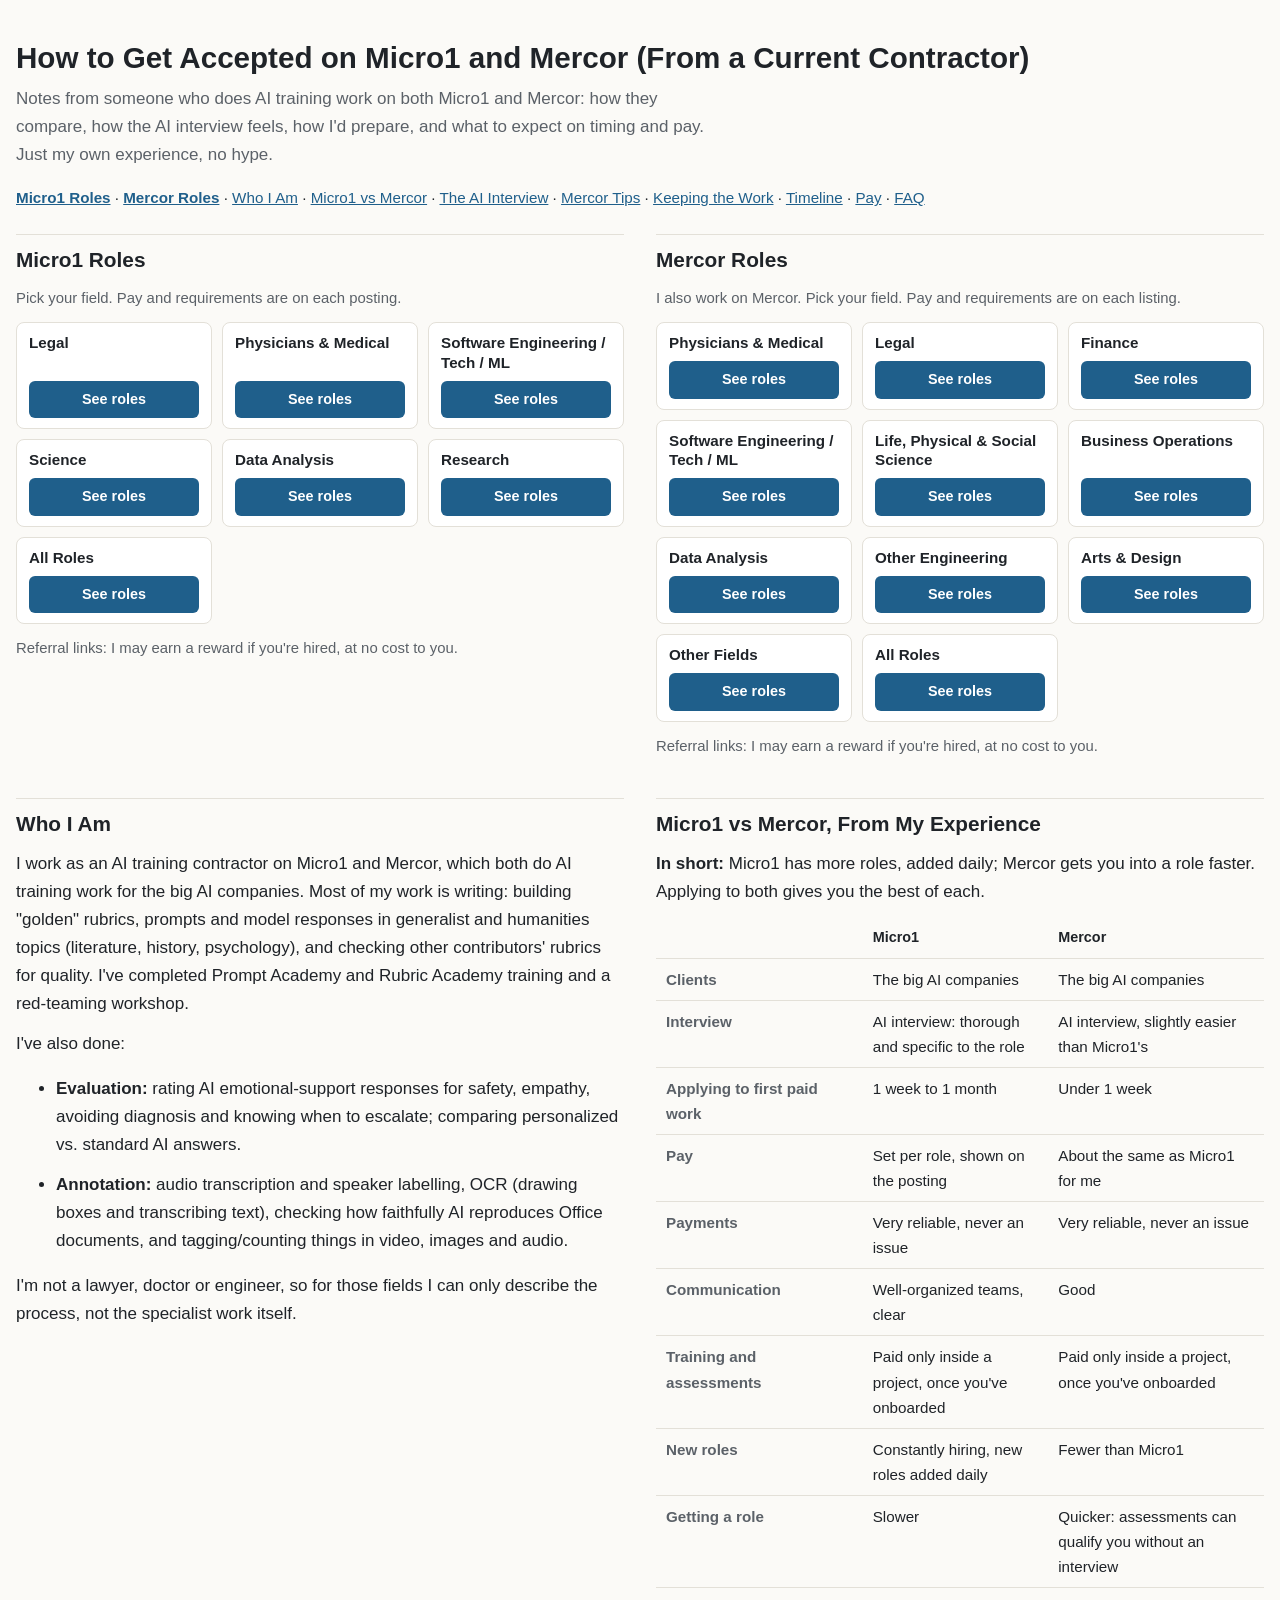
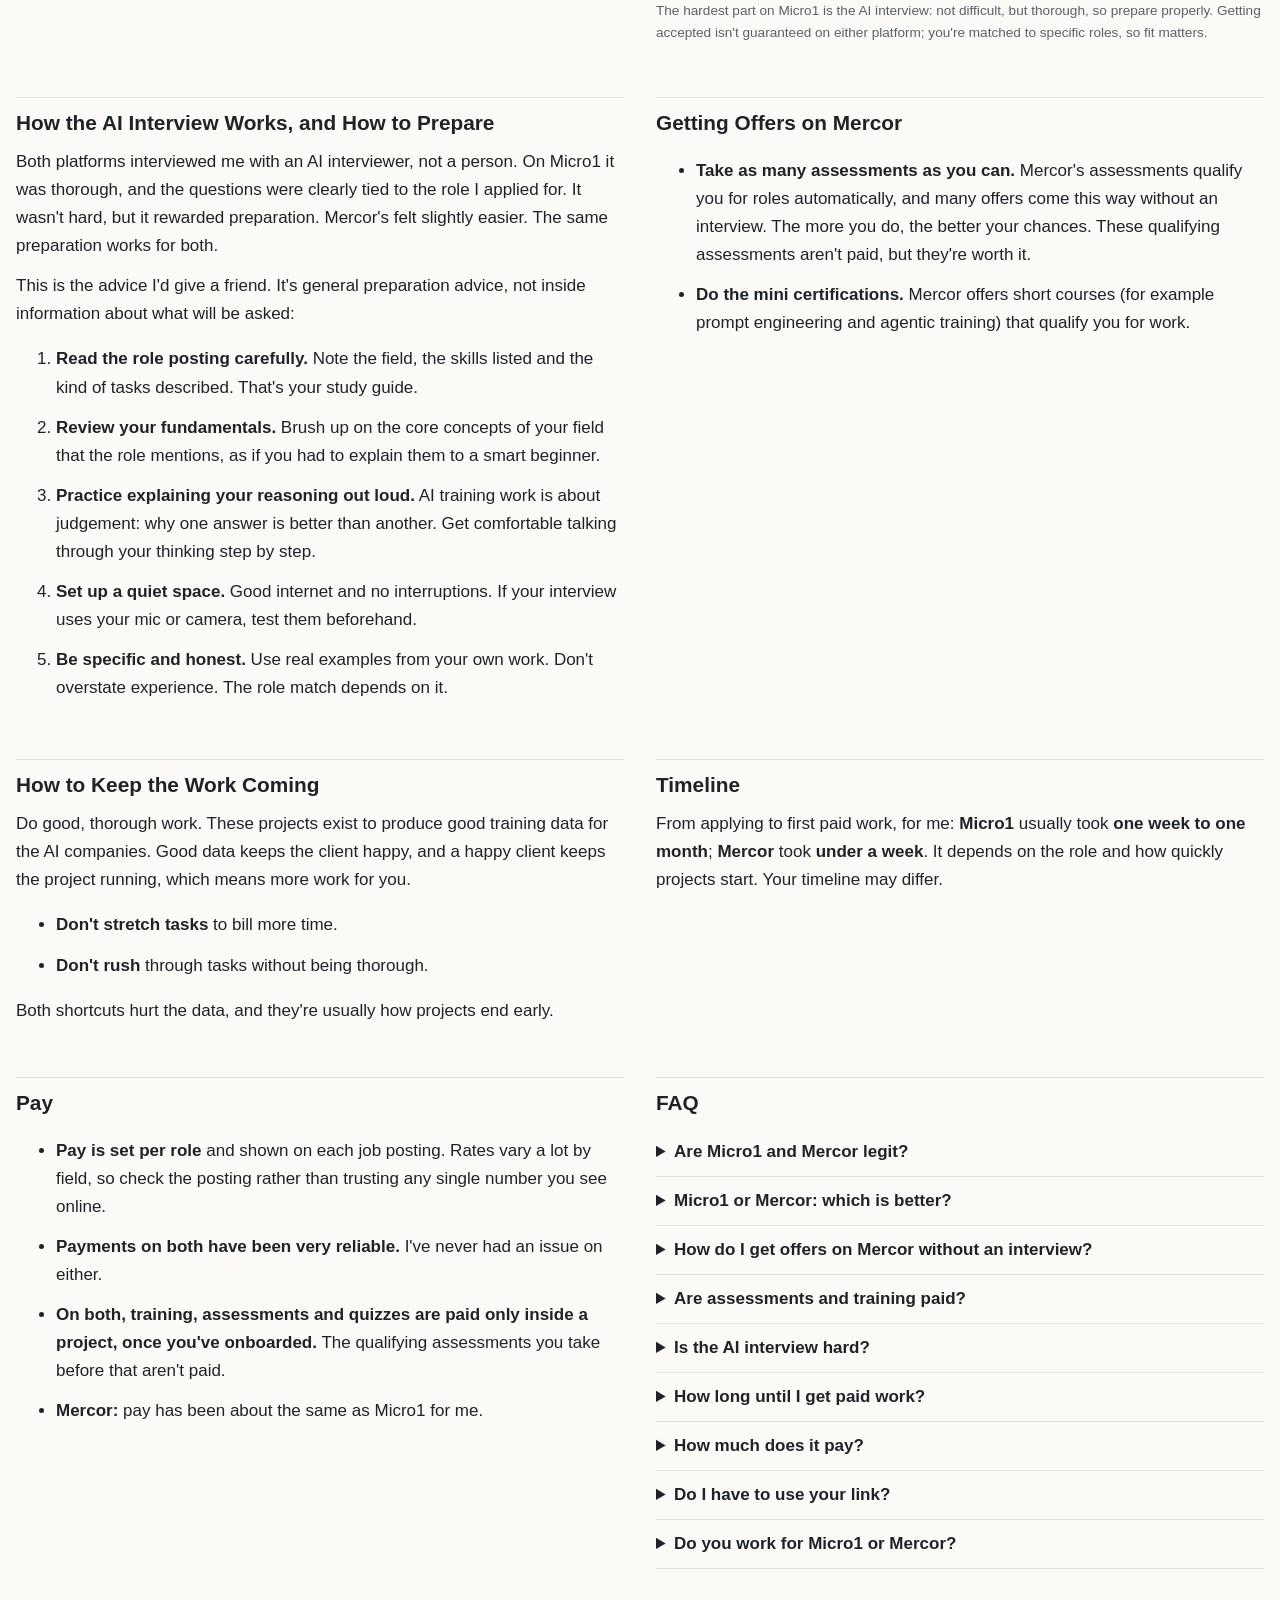
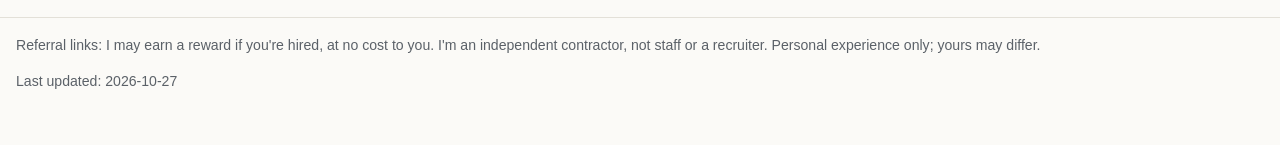
==== commit 04da55a5: "SEO: title, description, canonical, social tags, FAQ structured data, sitemap; 3 new FAQs" ====
--- a/index.html
+++ b/index.html
@@ -3,8 +3,16 @@
 <head>
 <meta charset="utf-8">
 <meta name="viewport" content="width=device-width, initial-scale=1">
-<title>How to Get Accepted on Micro1 and Mercor (From a Current Contractor)</title>
-<meta name="description" content="A current Micro1 and Mercor contractor's honest notes on the AI interview, how to prepare, timing and pay, with open roles by field. Contains disclosed referral links.">
+<title>Micro1 vs Mercor: How to Get Accepted (Interview Tips, Pay, Roles)</title>
+<meta name="description" content="A current Micro1 and Mercor contractor compares the two: the AI interview and how to prepare, Mercor assessments, time to first paid work, pay, and open roles by field.">
+<link rel="canonical" href="https://usefultools-dev.github.io/ai-training-guide/">
+<meta name="robots" content="index, follow">
+<meta property="og:type" content="article">
+<meta property="og:title" content="Micro1 vs Mercor: How to Get Accepted">
+<meta property="og:description" content="Honest notes from a current contractor on both platforms: interview tips, assessments, timing, pay and open roles by field.">
+<meta property="og:url" content="https://usefultools-dev.github.io/ai-training-guide/">
+<meta name="twitter:card" content="summary">
+<script type="application/ld+json">{"@context": "https://schema.org", "@type": "FAQPage", "mainEntity": [{"@type": "Question", "name": "Are Micro1 and Mercor legit?", "acceptedAnswer": {"@type": "Answer", "text": "I can only speak for myself: I've done paid work on both, and payments have been very reliable on both, never an issue. That's my experience, not a guarantee for every role or country. One caution: apply only through the platforms' own sites. Never pay anyone for a \"guaranteed\" role, and be wary of people messaging you claiming to be their recruiters."}}, {"@type": "Question", "name": "Micro1 or Mercor: which is better?", "acceptedAnswer": {"@type": "Answer", "text": "In my experience, Micro1 has more roles, with new ones added daily, while Mercor gets you into a role faster. Pay has been about the same for me, and payments on both have been very reliable. Applying to both gives you the best of each."}}, {"@type": "Question", "name": "How do I get offers on Mercor without an interview?", "acceptedAnswer": {"@type": "Answer", "text": "Take as many of Mercor's assessments as you can. They qualify you for roles automatically, and many offers come that way without an interview. Mercor's mini certifications (for example prompt engineering and agentic training) also qualify you for work."}}, {"@type": "Question", "name": "Are assessments and training paid?", "acceptedAnswer": {"@type": "Answer", "text": "On both platforms, training, assessments and quizzes are paid only inside a project, once you've onboarded. The qualifying assessments you take before that aren't paid."}}, {"@type": "Question", "name": "Is the AI interview hard?", "acceptedAnswer": {"@type": "Answer", "text": "For me it wasn't hard, but it was thorough and specific to the role. Mercor's felt slightly easier than Micro1's. Preparation makes the difference. See the prep tips above."}}, {"@type": "Question", "name": "How long until I get paid work?", "acceptedAnswer": {"@type": "Answer", "text": "In my case, one week to one month on Micro1 and under a week on Mercor. It varies by role."}}, {"@type": "Question", "name": "How much does it pay?", "acceptedAnswer": {"@type": "Answer", "text": "It depends on the role. The rate is listed on each posting. I won't quote a number here because rates change and differ by field."}}, {"@type": "Question", "name": "Do I have to use your link?", "acceptedAnswer": {"@type": "Answer", "text": "No. You can go to Micro1's or Mercor's site directly. If you use my link and get hired, I get a referral bonus and it costs you nothing. If you've already applied before, a referral link may not apply to you."}}, {"@type": "Question", "name": "Do you work for Micro1 or Mercor?", "acceptedAnswer": {"@type": "Answer", "text": "No. I'm an independent contractor who does AI training work through the platform. I'm not staff, a recruiter or an agent, and I have no say in hiring decisions."}}]}</script>
 <!-- ANALYTICS: privacy-friendly page-view and outbound-click tracking goes here once chosen and approved. No trackers are loaded yet. -->
 <style>
   :root {
@@ -261,8 +269,20 @@
     <p>One caution: apply only through the platforms' own sites. Never pay anyone for a "guaranteed" role, and be wary of people messaging you claiming to be their recruiters.</p>
   </details>
   <details>
+    <summary>Micro1 or Mercor: which is better?</summary>
+    <p>In my experience, Micro1 has more roles, with new ones added daily, while Mercor gets you into a role faster. Pay has been about the same for me, and payments on both have been very reliable. Applying to both gives you the best of each.</p>
+  </details>
+  <details>
+    <summary>How do I get offers on Mercor without an interview?</summary>
+    <p>Take as many of Mercor's assessments as you can. They qualify you for roles automatically, and many offers come that way without an interview. Mercor's mini certifications (for example prompt engineering and agentic training) also qualify you for work.</p>
+  </details>
+  <details>
+    <summary>Are assessments and training paid?</summary>
+    <p>On both platforms, training, assessments and quizzes are paid only inside a project, once you've onboarded. The qualifying assessments you take before that aren't paid.</p>
+  </details>
+  <details>
     <summary>Is the AI interview hard?</summary>
-    <p>For me it wasn't hard, but it was thorough and specific to the role. Preparation makes the difference. See the <a href="#interview">prep tips above</a>.</p>
+    <p>For me it wasn't hard, but it was thorough and specific to the role. Mercor's felt slightly easier than Micro1's. Preparation makes the difference. See the <a href="#interview">prep tips above</a>.</p>
   </details>
   <details>
     <summary>How long until I get paid work?</summary>
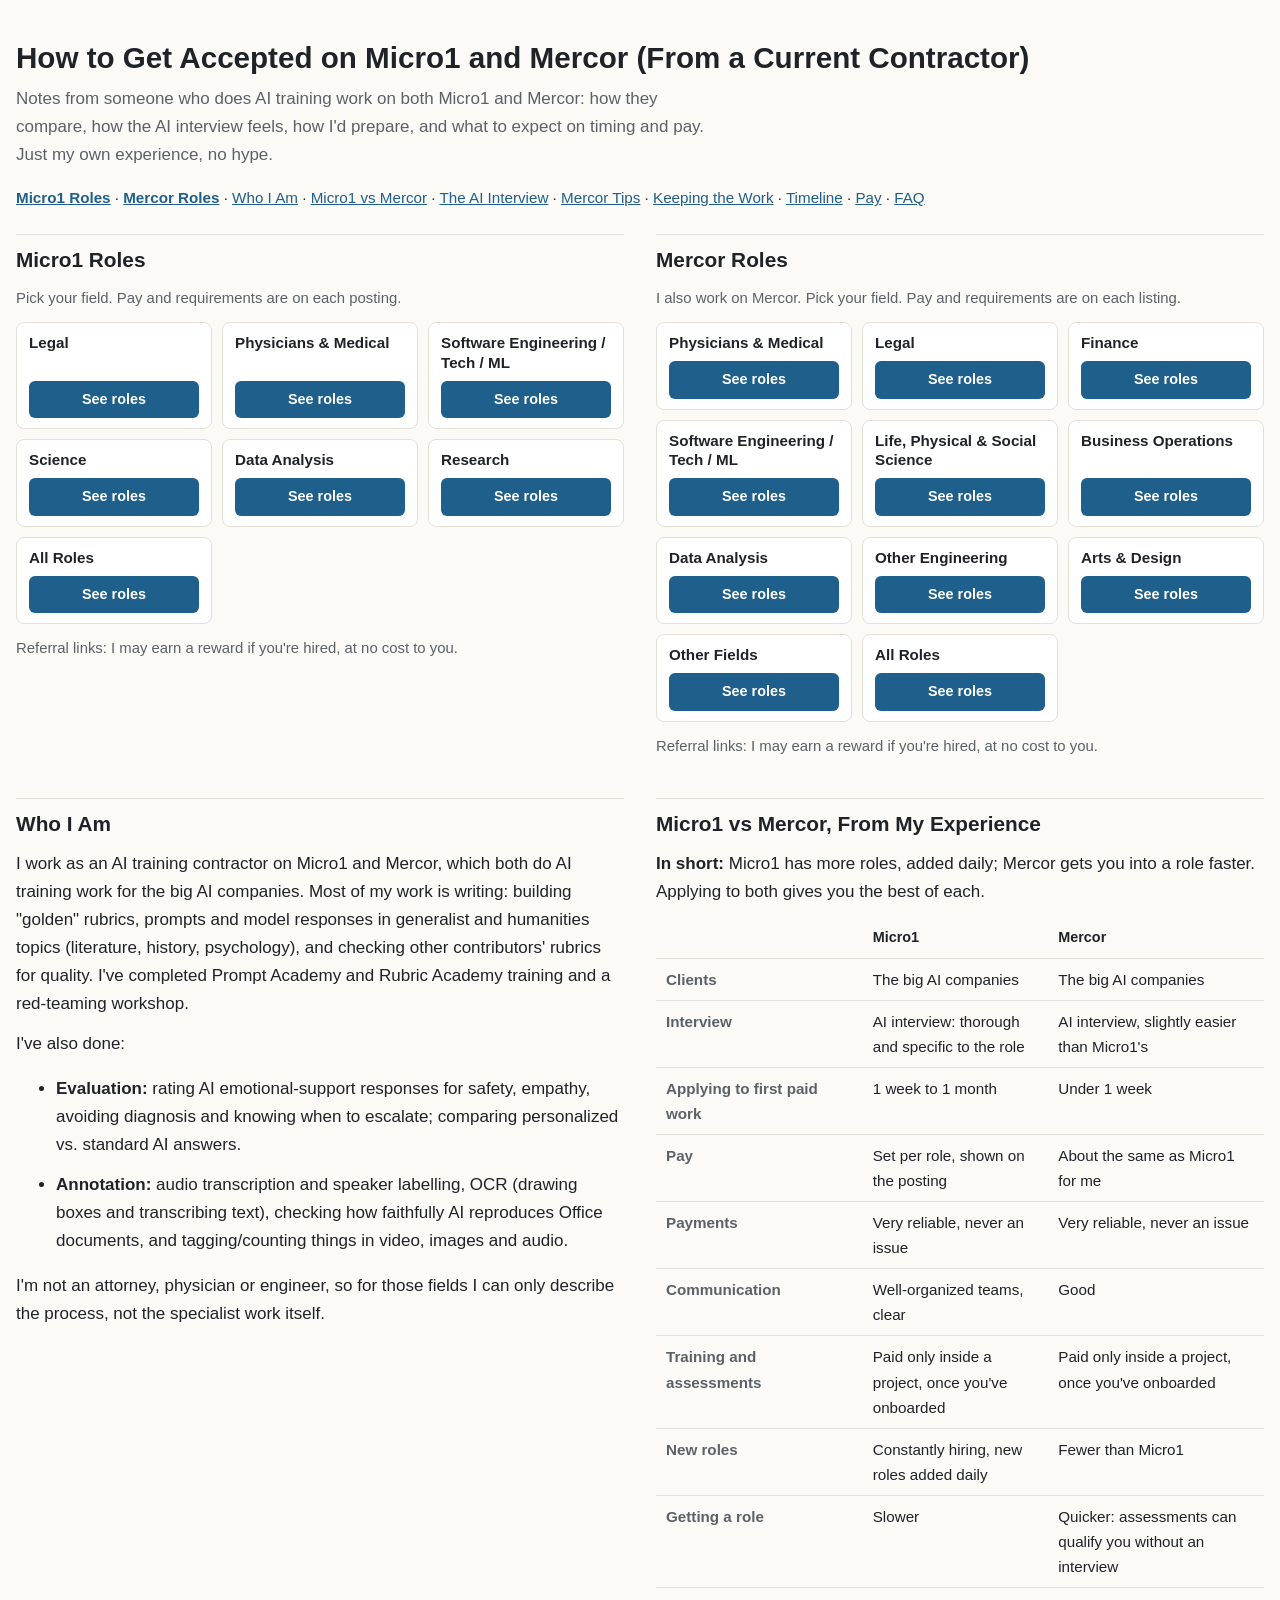
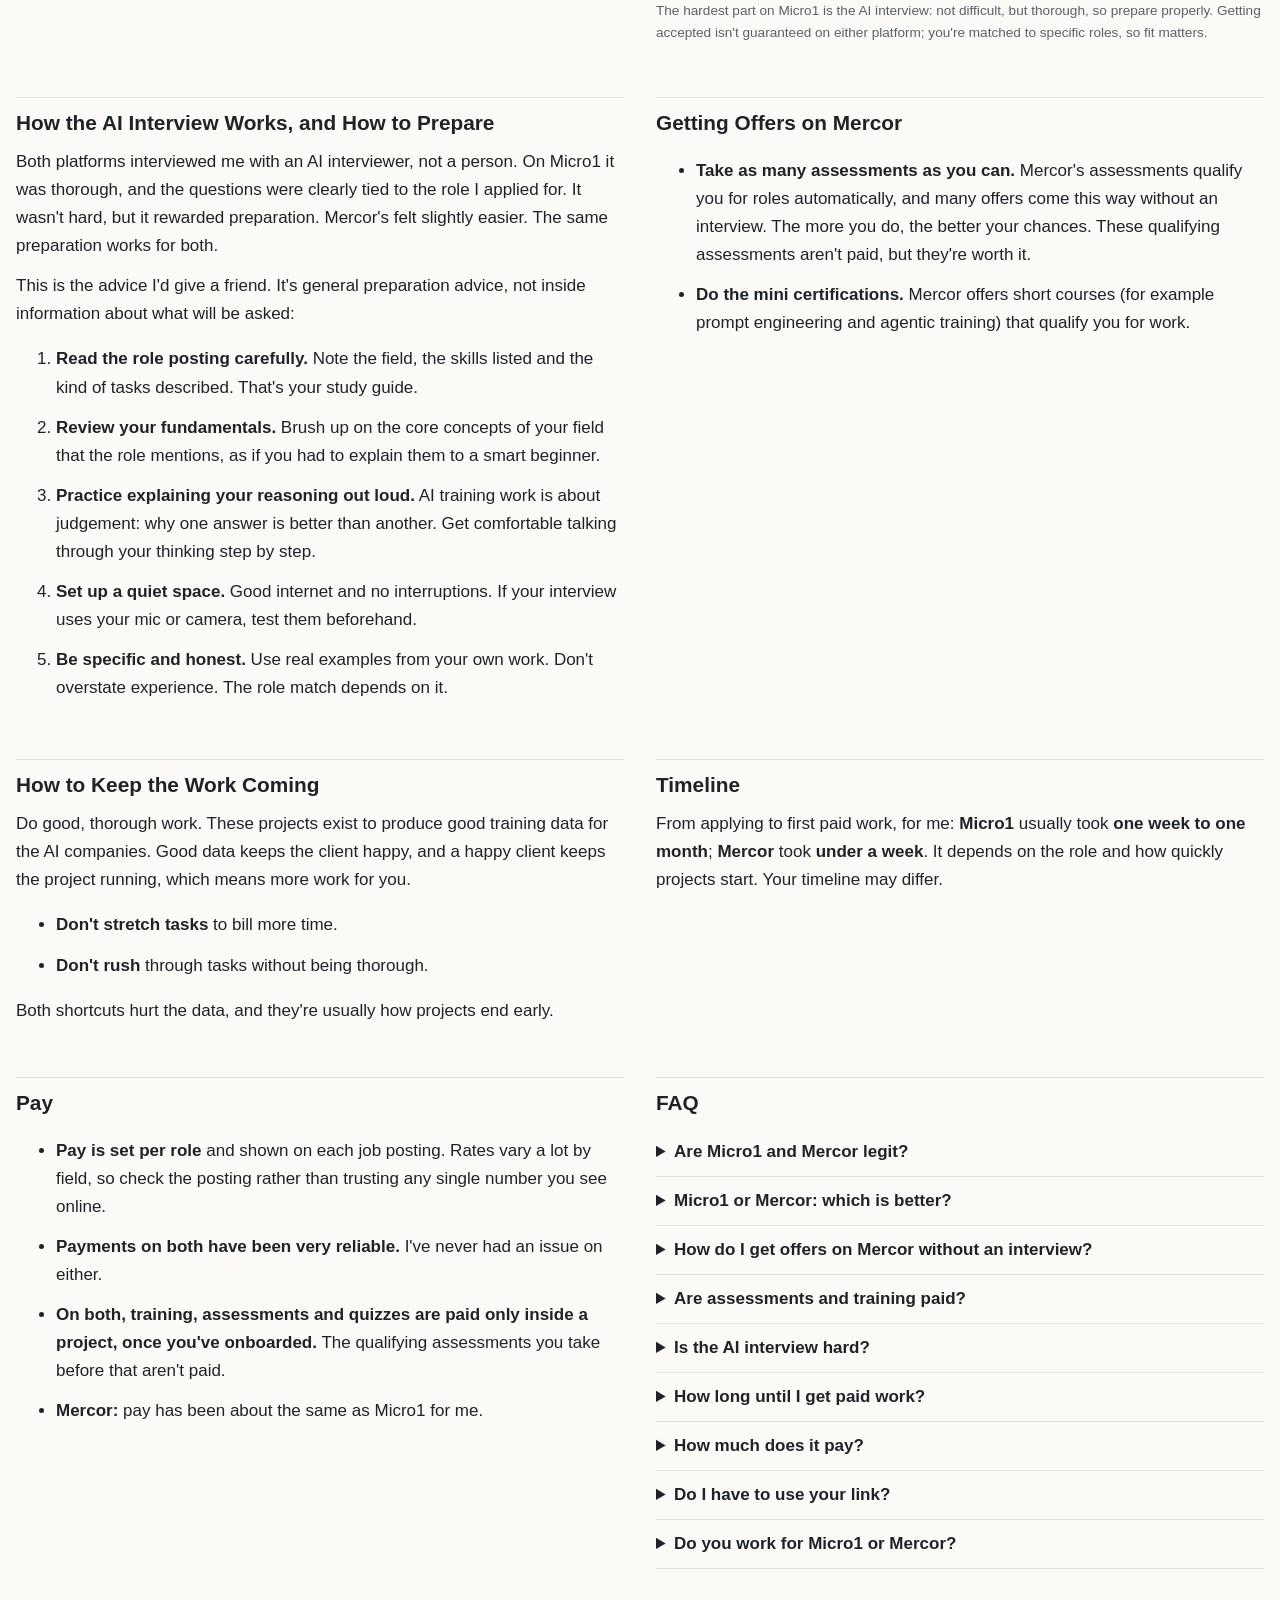
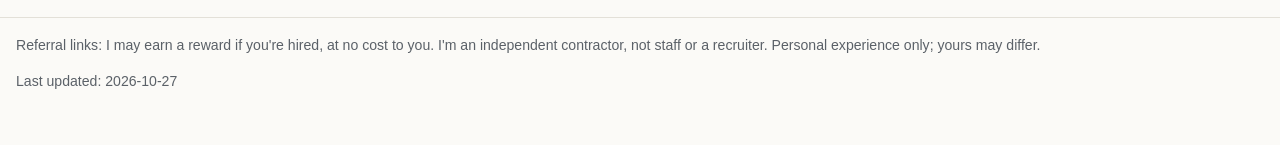
==== commit 9e985926: "Attorneys, not lawyers" ====
--- a/index.html
+++ b/index.html
@@ -191,7 +191,7 @@
     <li><strong>Evaluation:</strong> rating AI emotional-support responses for safety, empathy, avoiding diagnosis and knowing when to escalate; comparing personalized vs. standard AI answers.</li>
     <li><strong>Annotation:</strong> audio transcription and speaker labelling, OCR (drawing boxes and transcribing text), checking how faithfully AI reproduces Office documents, and tagging/counting things in video, images and audio.</li>
   </ul>
-  <p>I'm not a lawyer, doctor or engineer, so for those fields I can only describe the process, not the specialist work itself.</p>
+  <p>I'm not an attorney, physician or engineer, so for those fields I can only describe the process, not the specialist work itself.</p>
 </section>
 
 <section id="work">
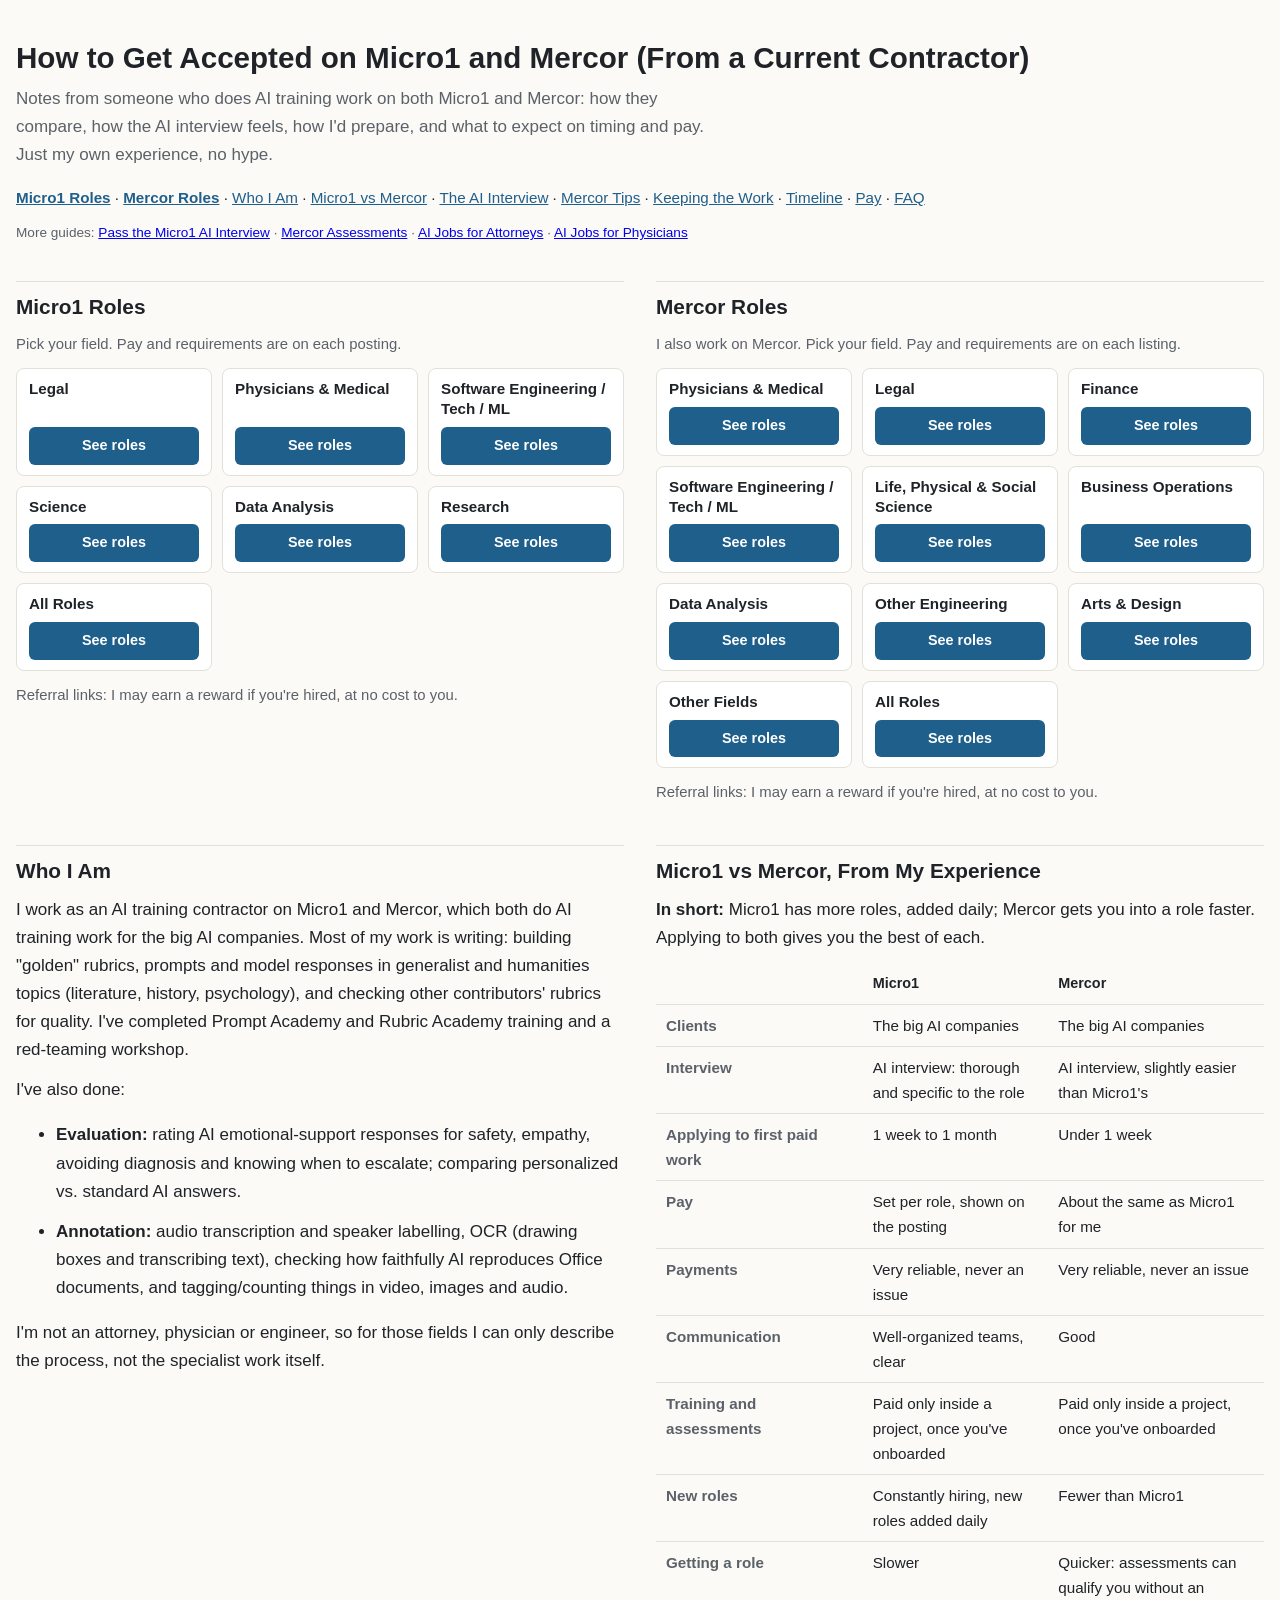
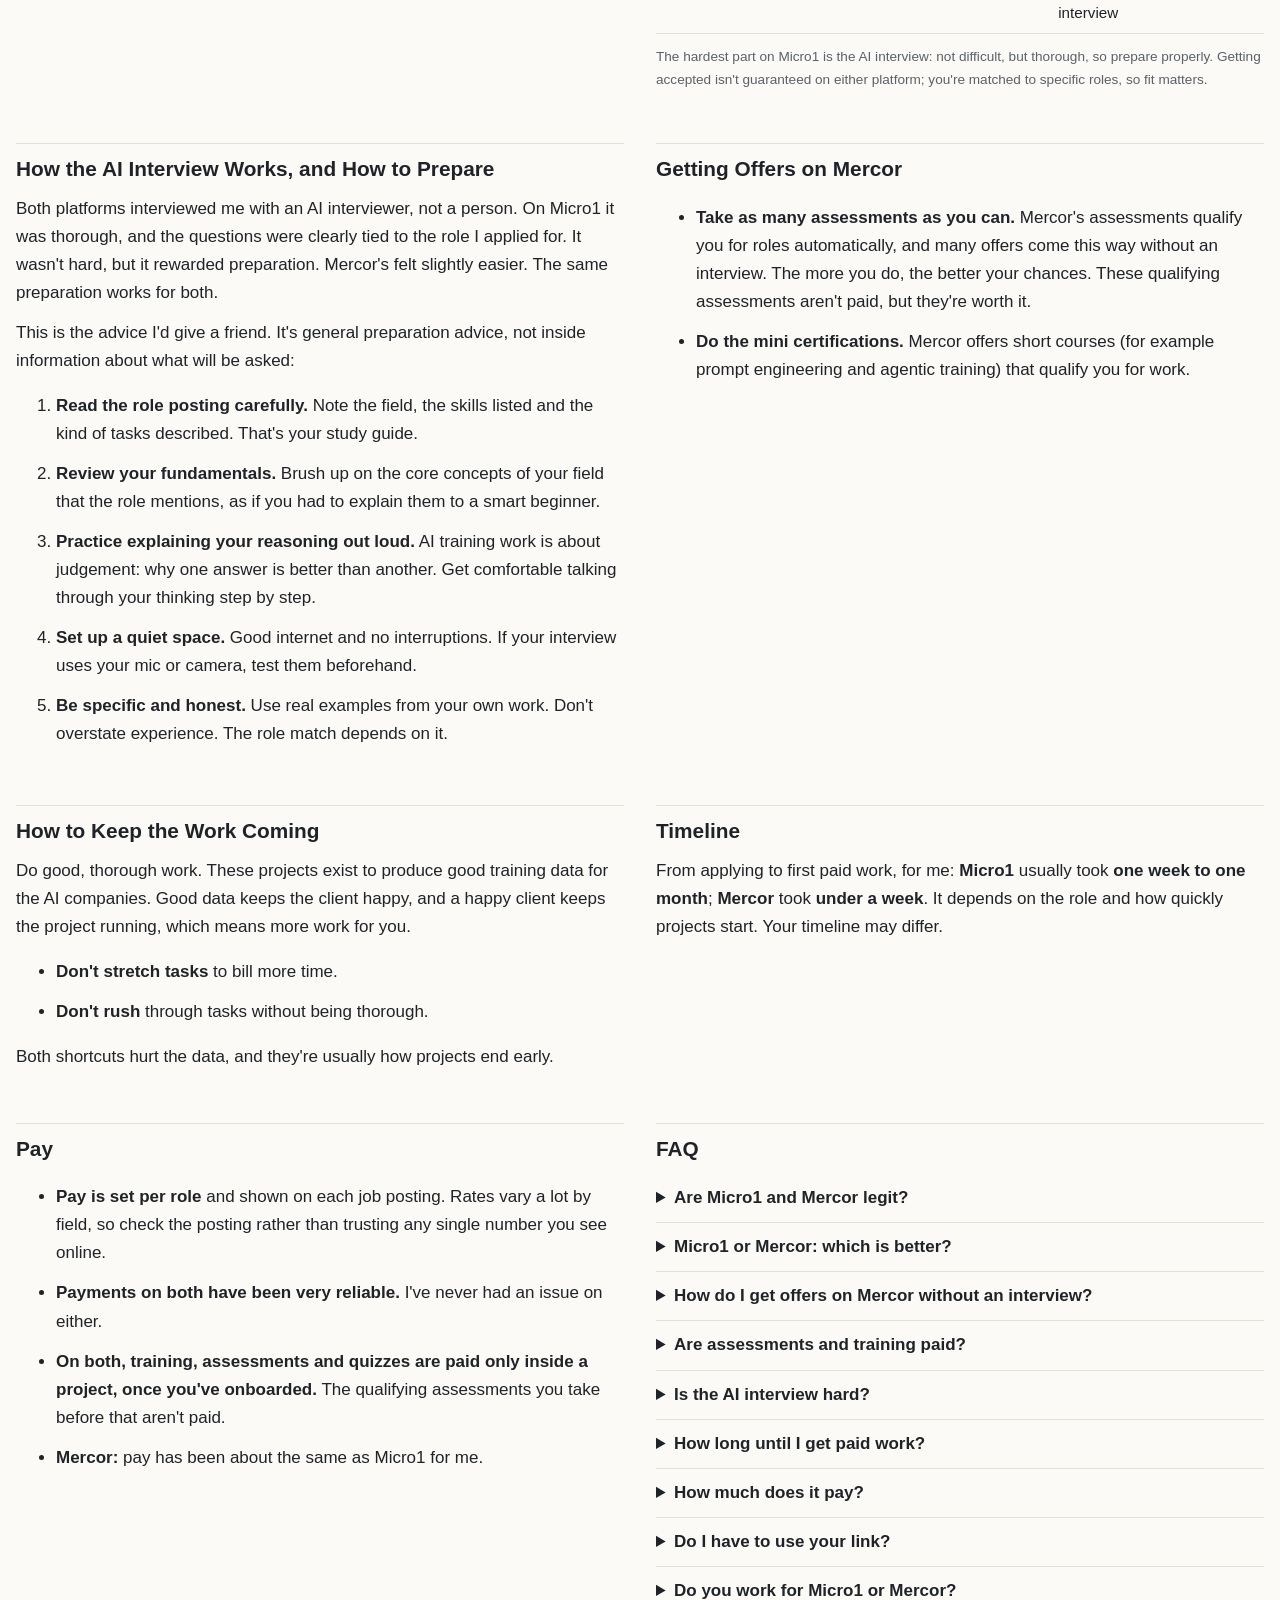
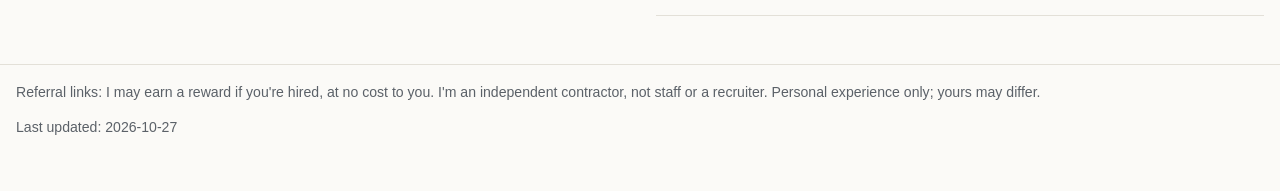
==== commit 5a65016e: "Topic pages: Micro1 AI interview, Mercor assessments, attorneys, physicians; sitemap lists all pages" ====
--- a/index.html
+++ b/index.html
@@ -90,6 +90,7 @@
     <a href="#pay">Pay</a> ·
     <a href="#faq">FAQ</a>
   </nav>
+  <p class="note">More guides: <a href="micro1-ai-interview/">Pass the Micro1 AI Interview</a> · <a href="mercor-assessments/">Mercor Assessments</a> · <a href="attorneys/">AI Jobs for Attorneys</a> · <a href="physicians/">AI Jobs for Physicians</a></p>
 </header>
 
 <div class="platforms">
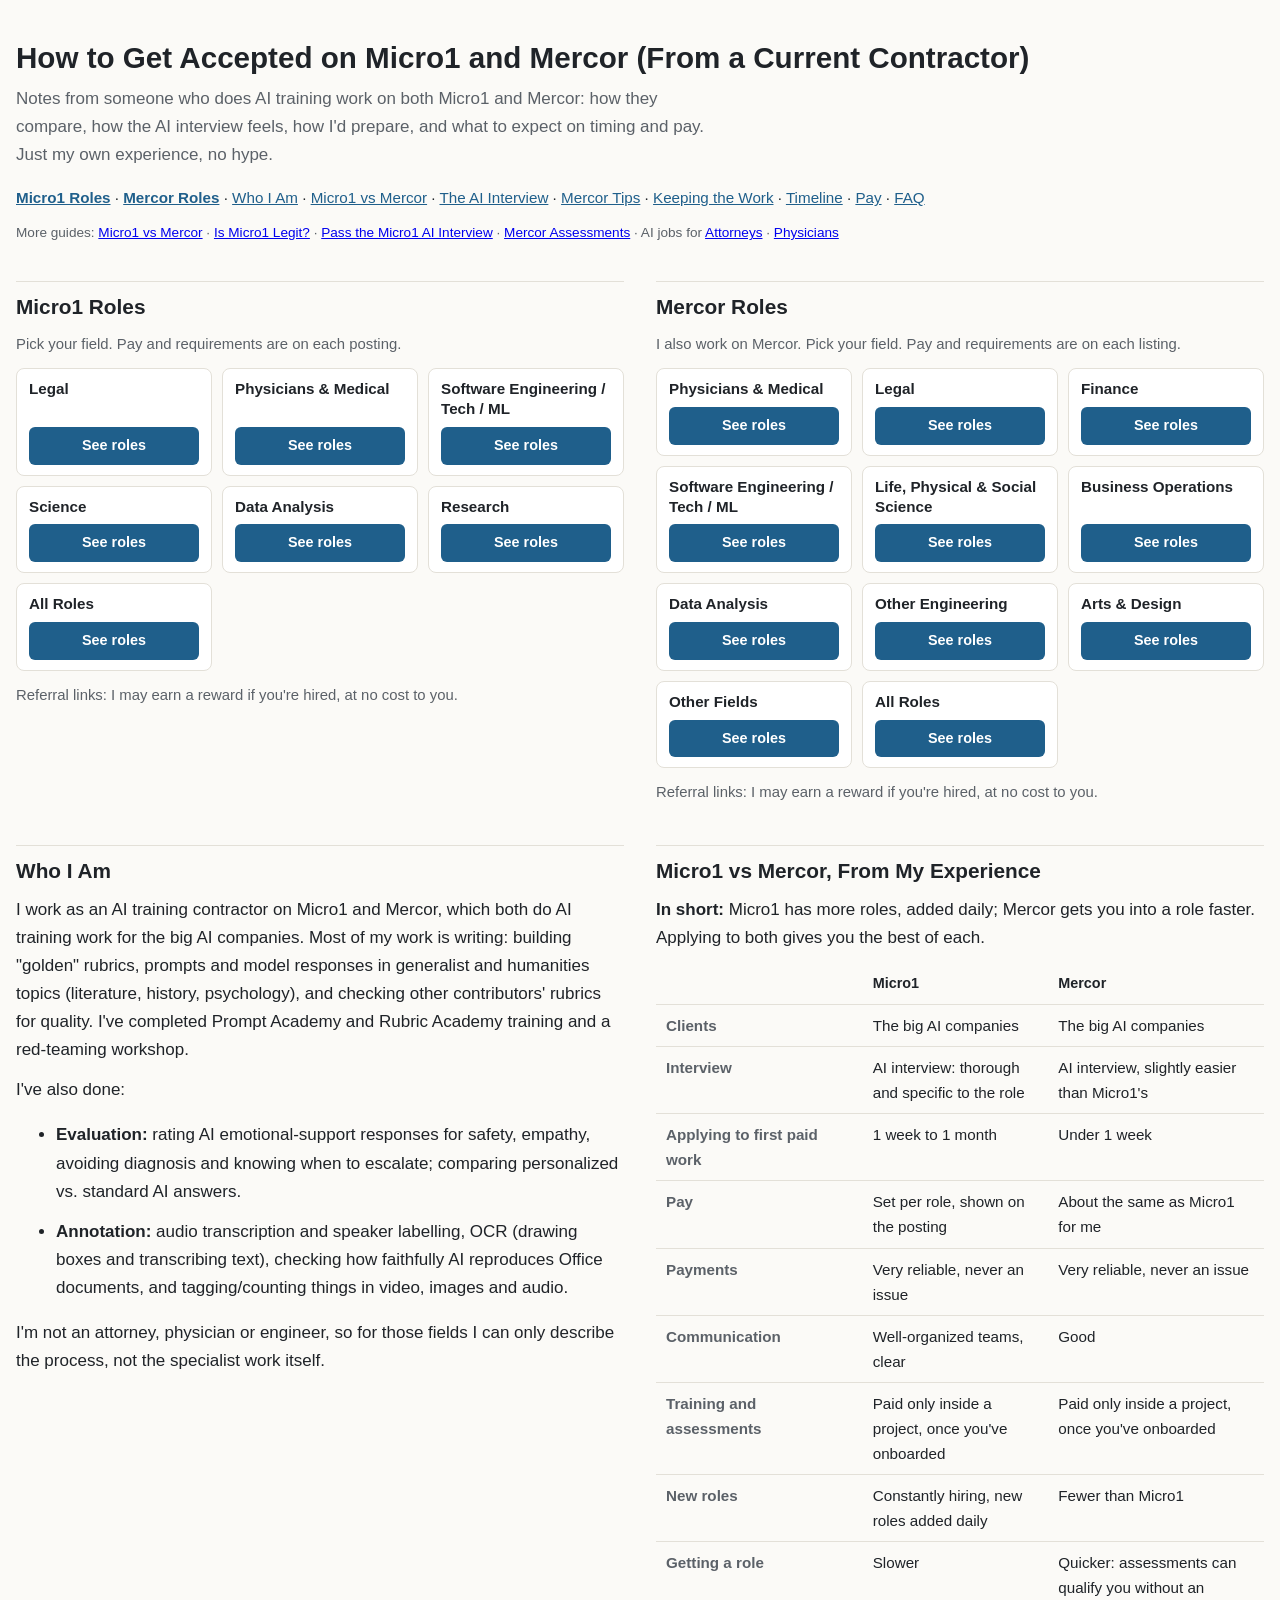
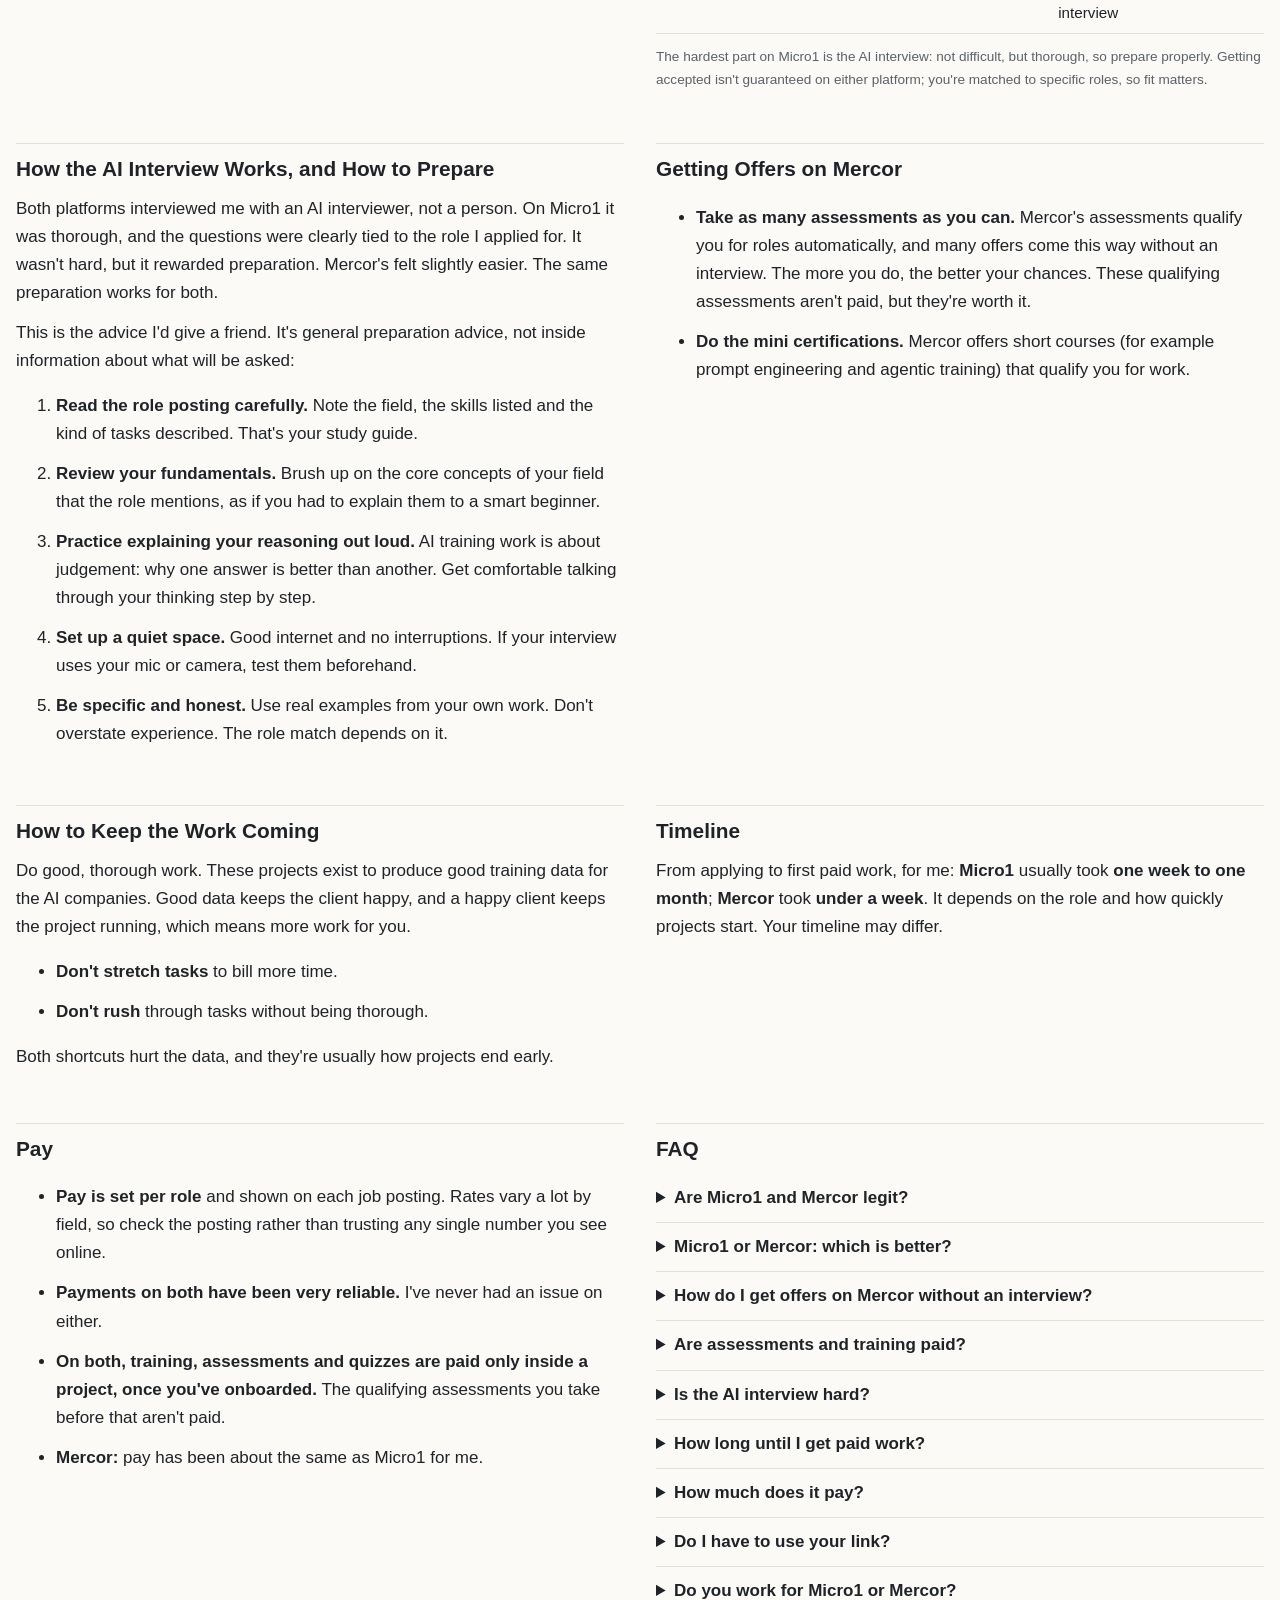
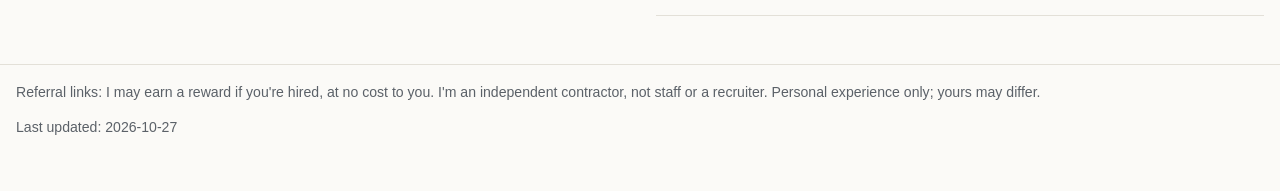
==== commit 59511ce8: "Add 'Is Micro1 legit?' and 'Micro1 vs Mercor' pages; nav across all pages" ====
--- a/index.html
+++ b/index.html
@@ -90,7 +90,7 @@
     <a href="#pay">Pay</a> ·
     <a href="#faq">FAQ</a>
   </nav>
-  <p class="note">More guides: <a href="micro1-ai-interview/">Pass the Micro1 AI Interview</a> · <a href="mercor-assessments/">Mercor Assessments</a> · <a href="attorneys/">AI Jobs for Attorneys</a> · <a href="physicians/">AI Jobs for Physicians</a></p>
+  <p class="note">More guides: <a href="micro1-vs-mercor/">Micro1 vs Mercor</a> · <a href="is-micro1-legit/">Is Micro1 Legit?</a> · <a href="micro1-ai-interview/">Pass the Micro1 AI Interview</a> · <a href="mercor-assessments/">Mercor Assessments</a> · AI jobs for <a href="attorneys/">Attorneys</a> · <a href="physicians/">Physicians</a></p>
 </header>
 
 <div class="platforms">
